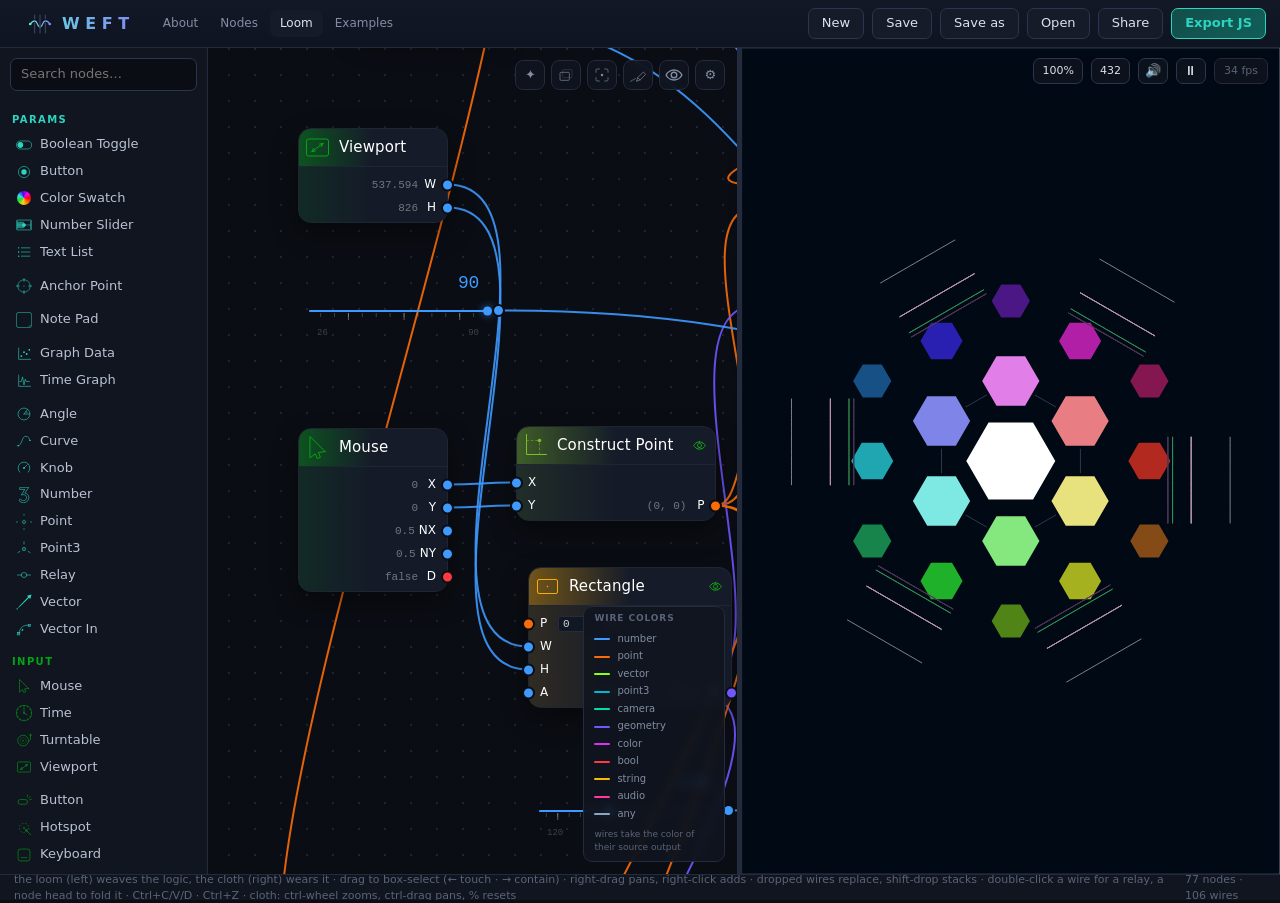
==== index.html @ e712fb8a "v0.18.3: the layout op, temperature 0.6 for thinking models, honest empty-reply message 'Clean up th" ====
<!DOCTYPE html>
<html lang="en">
<head>
<meta charset="utf-8">
<title>Weft — parametric designer for the web</title>
<meta name="viewport" content="width=device-width, initial-scale=1">
<link rel="icon" type="image/svg+xml" href="favicon.svg">
<link rel="stylesheet" href="style.css">
</head>
<body>
<header id="toolbar">
  <div class="brand"><span class="brand-mark" id="brandMark"></span>WEFT</div>
  <nav class="nav-links">
    <a href="about.html" title="what is weft?">About</a>
    <a href="nodes.html" title="the node library">Nodes</a>
    <a href="index.html" class="here" title="the editor">Loom</a>
    <a href="#" id="btnGallery" title="Browse the example gallery — search, filter, and load a patch onto the loom">Examples</a>
  </nav>
  <div class="tools">
    <button id="btnNew" title="Clear the canvas (current graph is backed up)">New</button>
    <button id="btnSave" title="Download graph as JSON">Save</button>
    <button id="btnSaveAs" title="Download graph as JSON under a new name">Save as</button>
    <button id="btnLoad" title="Open a saved graph">Open</button>
    <button id="btnShare" title="Copy a link that carries the whole patch — no account, no server">Share</button>
    <button id="btnExport" class="accent" title="Compile this graph to standalone JavaScript">Export JS</button>
  </div>
</header>

<main>
  <aside id="palette">
    <input id="paletteSearch" placeholder="Search nodes…" spellcheck="false">
    <div id="paletteList"></div>
  </aside>

  <section id="editor">
    <div id="world">
      <div id="frames"></div>
      <div id="canvasNotes"></div>
      <svg id="wires" width="2" height="2"></svg>
      <div id="nodes"></div>
    </div>
    <div id="quickAdd" class="hidden">
      <input placeholder="Add node…" spellcheck="false">
      <div class="qa-list"></div>
    </div>
    <div id="ctxMenu" class="hidden"></div>
    <div id="typeKey">
      <div class="tk-head">wire colors</div>
      <div class="tk-body"></div>
    </div>
    <div id="loomTools">
      <button id="btnAssist" title="weave assistant — describe what you want, a model edits the loom (needs your n8n webhook)">✦</button>
      <button id="btnMerge" title="merge — float the loom on the cloth"></button>
      <button id="btnFitIcon" title="zoom to fit — Home fits all, F fits the selection"></button>
      <button id="btnDraw" title="draw display on the cloth"></button>
      <button id="btnGhosts" title="geometry previews on the cloth"></button>
    </div>
  </section>

  <div id="splitter"></div>

  <section id="preview">
    <canvas id="view"></canvas>
    <div id="viewHud">
      <button id="btnCam" title="cloth camera — ctrl+wheel zooms toward the cursor, ctrl/alt-drag or middle-drag pans · view only, the design still computes at stage size · click to reset">100%</button>
      <button id="btnTune" title="concert pitch — A4 reference Hz, saves with the graph (click to toggle 432 / 440)">432</button>
      <button id="btnMute" title="mute sound">🔊</button>
      <button id="btnPlay" title="Pause / play time">⏸</button>
      <span id="fps"></span>
    </div>
  </section>
</main>

<footer id="status">
  <span id="statusHint">the loom (left) weaves the logic, the cloth (right) wears it · drag to box-select (← touch · → contain) · right-drag pans, right-click adds · dropped wires replace, shift-drop stacks · double-click a wire for a relay, a node head to fold it · Ctrl+C/V/D · Ctrl+Z · cloth: ctrl-wheel zooms, ctrl-drag pans, % resets</span>
  <span id="statusCounts"></span>
</footer>

<input type="file" id="fileInput" accept=".json,.weft" hidden>

<div id="askModal" class="modal hidden">
  <div class="modal-box small">
    <div class="modal-head"><b id="askTitle"></b></div>
    <p class="modal-note" id="askBody"></p>
    <input id="askInput" class="ask-input hidden" spellcheck="false" autocomplete="off">
    <div class="modal-actions" id="askActions"></div>
  </div>
</div>

<div id="exportModal" class="modal hidden">
  <div class="modal-box">
    <div class="modal-head"><b>Export JavaScript</b><button id="exportClose" class="ghost">✕</button></div>
    <p class="modal-note">
      Self-contained vanilla JS — no dependencies, no editor. Drop it into any page:
      it attaches to <code>&lt;canvas data-weft&gt;</code> if one exists, otherwise it creates a
      full-window background canvas. Time, mouse and all parameters run live on the page.
    </p>
    <textarea id="exportCode" readonly spellcheck="false"></textarea>
    <div class="modal-actions">
      <button id="exportCopy">Copy</button>
      <button id="exportDl">Download .js</button>
      <button id="exportDlHtml">Download demo .html</button>
    </div>
  </div>
</div>

<div id="galleryModal" class="modal hidden">
  <div class="modal-box wide">
    <div class="modal-head"><b>Examples</b><button id="galleryClose" class="ghost">✕</button></div>
    <p class="modal-note">
      every example runs, draws and exports — they double as the test corpus.
      click a card to load it onto the loom.
    </p>
    <input id="gallerySearch" class="ask-input" placeholder="search examples…" spellcheck="false" autocomplete="off">
    <div class="seg wrap" id="galleryChips"></div>
    <div class="gal-scroll">
      <div class="gal-grid" id="galleryGrid"></div>
      <p class="gal-empty hidden" id="galleryEmpty">nothing matches — try a looser word.</p>
    </div>
  </div>
</div>

<script src="js/engine.js"></script>
<script src="js/nodes.js"></script>
<script src="js/nodes-3d.js"></script>
<script src="js/audio.js"></script>
<script src="js/ops.js"></script>
<script src="js/icons.js"></script>
<script src="js/editor.js"></script>
<script src="js/viewport.js"></script>
<script src="js/export.js"></script>
<script src="js/examples.js"></script>
<script src="js/app.js"></script>
<script src="js/assistant.js"></script>
</body>
</html>
---- style.css ----
/* ================= Weft — dark, sleek, parametric ================= */

:root {
  /* design tokens — locked in Figma 2026-07-13 (docs/DESIGN.md) */
  --dark-100: #0a0d13;
  --dark-150: #121724;
  --dark-200: #151b29;
  --dark-300: #1e2533;
  --dark-400: #232b3c;
  --white-100: #ffffff;
  --white-80: rgba(255, 255, 255, 0.8);
  --white-40: rgba(255, 255, 255, 0.4);
  --primary: #2dd4bf;
  --eye-on: #14c50e;
  /* wire-type colors surfaced as tokens (must match TYPE_COLORS in nodes.js) —
   * value widgets wear the color of the type they output */
  --type-number: #3e9aff;
  --type-bool: #ff3b41;
  --font-ui: "Neue Kabel", Inter, "Segoe UI", system-ui, sans-serif;
  --font-val: Consolas, ui-monospace, "Cascadia Mono", monospace;

  /* app chrome (pre-design tokens, mapped where the design reaches) */
  --bg: var(--dark-100);
  --panel: #10151f;
  --panel2: #151b28;
  --line: var(--dark-400);
  --line2: #2c3550;
  --text: #dbe2ee;
  --dim: #828da3;
  --faint: #5a6478;
  --accent: var(--primary);
  --accent-dim: var(--primary);
  --danger: #ff3b41;
  --palette-w: 208px;
}

* { box-sizing: border-box; }

html, body {
  margin: 0; height: 100%;
  background: var(--bg); color: var(--text);
  font: 13px/1.45 var(--font-ui);
  overflow: hidden;
}

body { display: flex; flex-direction: column; }

button, input, select, textarea { font: inherit; color: inherit; }

::-webkit-scrollbar { width: 9px; height: 9px; }
::-webkit-scrollbar-thumb { background: #263048; border-radius: 5px; }
::-webkit-scrollbar-track { background: transparent; }

.hidden { display: none !important; }

/* ================= toolbar ================= */

#toolbar {
  display: flex; align-items: center; justify-content: space-between;
  height: 48px; padding: 0 14px;
  background: linear-gradient(180deg, #121826, #0e1420);
  border-bottom: 1px solid var(--line);
  flex: none; z-index: 20;
}

.brand {
  display: flex; align-items: center;
  font-weight: 800; font-size: 16px; letter-spacing: 0.35em;
  background: linear-gradient(90deg, #5eead4, #818cf8);
  -webkit-background-clip: text; background-clip: text; color: transparent;
  user-select: none;
}
.brand-mark { width: 24px; height: 24px; flex: none; margin-right: 10px; }
.brand-mark svg { width: 100%; height: 100%; display: block; }
.brand span {
  margin-left: 14px; font-weight: 400; font-size: 11px; letter-spacing: 0.02em;
  color: var(--faint); -webkit-text-fill-color: var(--faint);
}

.tools { display: flex; gap: 8px; align-items: center; }

.tools button, .tools select {
  background: var(--panel2); border: 1px solid var(--line2);
  border-radius: 7px; padding: 5px 13px; cursor: pointer;
  color: var(--text); transition: border-color .15s, background .15s;
}
.tools button:hover, .tools select:hover { border-color: var(--accent-dim); background: #1a2233; }

.tools button.accent {
  background: linear-gradient(135deg, #134e4a, #115e59);
  border-color: var(--accent-dim); color: var(--accent); font-weight: 600;
}
.tools button.accent:hover { background: linear-gradient(135deg, #115e59, #0f766e); }

/* global nav — brand + tagline, then About · Nodes · Loom; loom tools stay right */
.nav-links { display: flex; gap: 2px; margin-left: 18px; margin-right: auto; }
.nav-links a {
  padding: 5px 10px; font-size: 12px; border-radius: 7px;
  color: var(--dim); text-decoration: none;
  transition: color .15s, background .15s;
}
.nav-links a:hover { color: var(--accent); background: #1a2233; }
.nav-links a.here { color: var(--text); background: var(--panel2); }

/* ================= layout ================= */

main { display: flex; flex: 1; min-height: 0; position: relative; }

/* merged view — one canvas: the cloth fills the stage, the loom floats on top.
 * #editor gets z-index 1 (its own stacking context); the cloth's interactive
 * layers (#domLayer, #viewHud) ride above it at z-index 2 so buttons stay live. */
main.merged #splitter { display: none; }
main.merged #editor { z-index: 1; background: none; }
main.merged #preview {
  position: absolute; top: 0; bottom: 0; right: 0; left: var(--palette-w);
  min-width: 0;
}
main.merged #domLayer { z-index: 2; }
main.merged #viewHud { z-index: 2; top: 50px; right: 12px; } /* below the loom tools — no overlap */

/* ---------------- palette ---------------- */

#palette {
  width: var(--palette-w); flex: none; display: flex; flex-direction: column;
  background: var(--panel); border-right: 1px solid var(--line);
}

#paletteSearch {
  margin: 10px; padding: 6px 10px;
  background: var(--bg); border: 1px solid var(--line2); border-radius: 7px;
  outline: none;
}
#paletteSearch:focus { border-color: var(--accent-dim); }

#paletteList { flex: 1; overflow-y: auto; padding: 0 8px 20px; }

.pal-cat {
  margin: 12px 4px 4px; font-size: 10px; font-weight: 700;
  letter-spacing: 0.14em; text-transform: uppercase; color: var(--c, var(--dim));
}

.pal-item {
  display: flex; align-items: center; gap: 8px;
  padding: 4px 8px; border-radius: 6px; cursor: pointer;
  color: #b9c2d4; user-select: none;
}
.pal-item:hover { background: #1b2334; color: var(--text); }
.pal-item { touch-action: none; }
.pal-gap { height: 7px; }

.dot { width: 8px; height: 8px; border-radius: 50%; flex: none; }

/* node glyph in the palette + quick-add (falls back to .dot when a def has none) */
.pal-icon {
  width: 16px; height: 16px; flex: none;
  display: flex; align-items: center; justify-content: center;
}
.pal-icon svg { width: 100%; height: 100%; display: block; }
.pal-icon .icon-swatch { width: 14px; height: 14px; }

/* ---------------- editor ---------------- */

#editor {
  flex: 1; position: relative; overflow: hidden; min-width: 200px;
  background-color: var(--bg);
  background-image: radial-gradient(circle, #1b2334 1px, transparent 1.4px);
  background-size: 26px 26px;
  cursor: default;
}
#editor.panning { cursor: grabbing; }

#world { position: absolute; left: 0; top: 0; transform-origin: 0 0; }

#wires { position: absolute; left: 0; top: 0; overflow: visible; pointer-events: none; }

.wire { fill: none; stroke-width: 2; opacity: 0.9; }
.wire.selected { stroke: var(--accent) !important; stroke-width: 3; filter: drop-shadow(0 0 4px rgba(94, 234, 212, 0.6)); }
.wire.temp { stroke-dasharray: 6 5; opacity: 0.8; }
/* dead branch: reaches no sink (and no inspector) — a whisper, not an alarm.
 * Deliberately NOT the .disabled look: bypass and dead-end are different facts. */
.wire.dead { filter: saturate(0.25); opacity: 0.4; }

/* color picker popover — hand-rolled, one for every color in the app */
.cp {
  position: fixed; z-index: 80; width: 196px;
  display: flex; flex-direction: column; gap: 8px;
  background: var(--panel2); border: 1px solid var(--line2); border-radius: 9px;
  box-shadow: 0 14px 34px rgba(0, 0, 0, 0.55); padding: 9px;
}
.cp-sv { position: relative; height: 128px; border-radius: 6px; cursor: crosshair; touch-action: none; }
.cp-dot {
  position: absolute; width: 11px; height: 11px; margin: -5.5px;
  border: 2px solid #fff; border-radius: 50%;
  box-shadow: 0 0 0 1px rgba(0, 0, 0, 0.55); pointer-events: none;
}
.cp-hue, .cp-alpha { position: relative; height: 12px; border-radius: 6px; cursor: ew-resize; touch-action: none; }
.cp-hue {
  background: linear-gradient(90deg, #f00, #ff0, #0f0, #0ff, #00f, #f0f, #f00);
}
.cp-alpha {
  background:
    linear-gradient(90deg, transparent, var(--cp, #fff)),
    repeating-conic-gradient(rgba(255, 255, 255, 0.22) 0% 25%, transparent 0% 50%) 0 0 / 10px 10px;
}
.cp-pin {
  position: absolute; top: -2px; bottom: -2px; width: 4px; margin-left: -2px;
  border-radius: 2px; background: #fff;
  box-shadow: 0 0 0 1px rgba(0, 0, 0, 0.55); pointer-events: none;
}
.cp-row { display: flex; gap: 6px; }
.cp-hex {
  flex: 1; min-width: 0; padding: 3px 6px;
  background: var(--dark-150); border: 1px solid var(--dark-400); border-radius: 5px;
  color: var(--text); font: 11px var(--font-val); outline: none;
}
.cp-a {
  width: 46px; padding: 3px 4px;
  background: var(--dark-150); border: 1px solid var(--dark-400); border-radius: 5px;
  color: var(--text); font: 11px var(--font-val); outline: none;
}
.cp-recent { display: flex; gap: 5px; min-height: 0; }
.cp-recent:empty { display: none; }
.cp-chip {
  width: 16px; height: 16px; border-radius: 50%; cursor: pointer;
  box-shadow: inset 0 0 0 1px rgba(255, 255, 255, 0.18);
}
.cp-chip:hover { box-shadow: inset 0 0 0 1px rgba(255, 255, 255, 0.5); }

/* color port literal: a chip that opens the picker */
.lit-swatch {
  display: inline-block; width: 15px; height: 15px; border-radius: 50%;
  cursor: pointer; box-shadow: inset 0 0 0 1px rgba(255, 255, 255, 0.25);
}
.lit-swatch:hover { box-shadow: inset 0 0 0 1px rgba(255, 255, 255, 0.6); }

/* settings popover (⚙ in loom tools) */
#settingsPop {
  position: absolute; top: 46px; right: 12px; z-index: 30;
  display: flex; flex-direction: column; gap: 2px; min-width: 172px;
  background: var(--panel2); border: 1px solid var(--line2); border-radius: 9px;
  box-shadow: 0 14px 34px rgba(0, 0, 0, 0.55); padding: 7px;
}
.set-row {
  display: flex; align-items: center; gap: 8px;
  padding: 5px 7px; border-radius: 6px; cursor: pointer;
  font: 11.5px var(--font-ui); color: var(--text);
}
.set-row:hover { background: var(--dark-150); }

/* ---------------- canvas annotations (graph format 2) ---------------- */

/* sticky note — text on the canvas itself; never evaluated, never exported */
.cnote {
  position: absolute; left: 0; top: 0;
  background: color-mix(in srgb, #c9a86a 9%, var(--panel2));
  border: 1px solid color-mix(in srgb, #c9a86a 28%, transparent);
  border-radius: 7px;
  box-shadow: 0 6px 18px rgba(0, 0, 0, 0.3);
  cursor: grab;
}
.cnote.editing { cursor: auto; border-color: color-mix(in srgb, #c9a86a 55%, transparent); }
.cnote.selected {
  outline: 1px solid var(--accent); outline-offset: 2px;
  box-shadow: 0 0 7.5px rgba(94, 234, 212, 0.33), 0 6px 18px rgba(0, 0, 0, 0.3);
}
.cnote textarea {
  width: 100%; height: 100%; resize: none;
  background: none; border: none; outline: none;
  padding: 9px 11px;
  font: 12.5px/1.5 var(--font-ui);
  color: color-mix(in srgb, #e8d5ac 75%, var(--text));
  pointer-events: none; /* click the note once to start editing */
}
.cnote textarea::placeholder { color: var(--faint); }
.cnote-grip {
  position: absolute; right: 0; bottom: 0; width: 14px; height: 14px;
  cursor: nwse-resize;
  background:
    linear-gradient(135deg, transparent 50%, color-mix(in srgb, #c9a86a 40%, transparent) 50%);
  border-radius: 0 0 6px 0;
}

/* group frame — a label drawn around nodes that stay where they are;
 * a cluster changes evaluation, a group changes only reading */
.gframe {
  position: absolute; left: 0; top: 0;
  border: 1px solid var(--line2);
  border-radius: 9px;
  background: rgba(255, 255, 255, 0.02);
  pointer-events: none; /* the interior is canvas — only the bar is solid */
}
.gframe.folded {
  height: auto;
  background: var(--panel2);
  border-style: solid;
}
.gframe-bar {
  pointer-events: auto;
  display: flex; align-items: center; gap: 7px;
  height: 26px; padding: 0 9px;
  border-bottom: 1px solid var(--line);
  border-radius: 9px 9px 0 0;
  background: color-mix(in srgb, var(--panel2) 82%, transparent);
  color: var(--dim);
  font: 600 11.5px/1 var(--font-ui);
  letter-spacing: 0.02em;
  cursor: grab;
  user-select: none;
}
.gframe.folded .gframe-bar { border-bottom: none; border-radius: 9px; }
.gf-fold { cursor: pointer; color: var(--faint); font-size: 10px; }
.gf-fold:hover { color: var(--text); }
.gf-title { flex: 1; min-width: 0; overflow: hidden; text-overflow: ellipsis; white-space: nowrap; }
.gf-title[contenteditable="true"] { outline: none; color: var(--text); }
.gf-x { cursor: pointer; color: var(--faint); font-size: 13px; }
.gf-x:hover { color: var(--danger); }
.wire.hover { stroke-width: 3.5; opacity: 1; filter: brightness(1.3); }
.wire-hit { fill: none; stroke: transparent; stroke-width: 22; pointer-events: stroke; cursor: pointer; }

#nodes { position: absolute; left: 0; top: 0; }

/* ---------------- nodes (card design: Figma, 2026-07-13) ---------------- */

.node {
  position: absolute; left: 0; top: 0; min-width: 150px;
  background:
    linear-gradient(90deg, color-mix(in srgb, var(--cat, #6b7891) 40%, transparent) 0%, rgba(20, 26, 40, 0) 50%),
    var(--dark-200);
  border: 1px solid var(--dark-300); border-radius: 13px;
  box-shadow: 0 10px 26px rgba(0, 0, 0, 0.4);
  font-size: 12px; user-select: none;
}
.node.selected {
  border-color: var(--primary);
  box-shadow: 0 0 7.5px rgba(94, 234, 212, 0.33), 0 10px 26px rgba(0, 0, 0, 0.5);
}
.node.error {
  border-color: var(--danger);
  box-shadow: 0 0 7.5px rgba(255, 59, 65, 0.4), 0 10px 26px rgba(0, 0, 0, 0.5);
}

.node-head {
  display: flex; align-items: center; gap: 8px;
  padding: 5px 9px 5px 5px; font-weight: 500; letter-spacing: 0.01em;
  border-bottom: 1px solid var(--dark-300);
  border-radius: 12px 12px 0 0;
  cursor: grab;
}
.node-head:active { cursor: grabbing; }
.node-head .title {
  white-space: nowrap; font-size: 15px; color: var(--white-100);
  min-width: 0; overflow: hidden; text-overflow: ellipsis;   /* a long label truncates instead of pushing the eye off the card */
}
.node-head .head-gap { flex: 1; min-width: 4px; }

.node-head .icon {
  width: 27px; height: 27px; flex: none;
  display: flex; align-items: center; justify-content: center;
  color: var(--cat, var(--dim));
}
.node-head .icon svg { width: 100%; height: 100%; display: block; }
.node-head .icon .dot { background: var(--cat, var(--dim)); }

.node-rows {
  padding: 8px 0 5px;
  background: rgba(21, 27, 41, 0.7);
  border-radius: 0 0 12px 12px;
}
.node.bare .node-rows { background: none; }

/* inputs left, outputs right — outputs settle to the card's bottom edge */
.node-cols { display: flex; align-items: stretch; }
.col-ins { display: flex; flex-direction: column; gap: 4px; min-width: 0; }
.col-outs {
  display: flex; flex-direction: column; gap: 4px;
  justify-content: flex-end; align-items: flex-end;
  margin-left: auto;
}

.row {
  position: relative; display: flex; align-items: center; gap: 4px;
  min-height: 19px;
}
.row.in { padding: 0 8px 0 11px; }
.row.out { padding: 0 11px 0 8px; justify-content: flex-end; }
.row .label { color: var(--white-100); font-size: 12px; min-width: 14px; }
.row.out .label { text-align: right; }

/* dim live readout beside each output */
.row.out .rd {
  color: var(--white-40); font: 11px var(--font-val);
  max-width: 96px; overflow: hidden; text-overflow: ellipsis; white-space: nowrap;
  text-align: right;
}

.port {
  position: absolute; top: 50%; transform: translateY(-50%);
  width: 13px; height: 13px; border-radius: 50%;
  background: var(--t, #999); border: 2px solid var(--bg);
  cursor: crosshair; z-index: 2;
}
.row.in .port { left: -7px; }
.row.out .port { right: -7px; }
.port:hover, .port.hot { box-shadow: 0 0 0 3px rgba(94, 234, 212, 0.35), 0 0 10px var(--t); }

/* literal editors — 42px value fields */
.lit { display: flex; gap: 4px; align-items: center; margin-left: auto; }
.row.connected .lit { display: none; }

.lit input[type="number"], .lit input[type="text"] {
  width: 42px; padding: 1px 4px;
  background: var(--dark-150); border: 1px solid var(--dark-400); border-radius: 3px;
  color: var(--white-80); font: 11px var(--font-val); outline: none;
}
.lit input[type="text"] { width: 56px; }
.lit input.pt { width: 42px; }
/* point3 literals fit three components in the two-field slot */
.lit input.pt3 { width: 29px; }
.lit input.alpha { width: 36px; }
.lit input:focus { border-color: var(--accent-dim); }
.lit input[type="color"] {
  width: 26px; height: 17px; padding: 0; border: 1px solid var(--dark-400);
  border-radius: 3px; background: none; cursor: pointer;
}
/* checkboxes are drawn, not native: a quiet rounded square that fills with its
 * context color when checked — bool literals wear the bool wire color,
 * settings wear the accent */
.lit input[type="checkbox"], .set-row input[type="checkbox"] {
  appearance: none; -webkit-appearance: none; margin: 0; flex: none;
  width: 15px; height: 15px; cursor: pointer; position: relative;
  border: 1px solid var(--dark-400); border-radius: 4px; background: var(--dark-150);
  transition: background 0.12s, border-color 0.12s;
}
.lit input[type="checkbox"]:hover, .set-row input[type="checkbox"]:hover { border-color: var(--white-40); }
.lit input[type="checkbox"]::after, .set-row input[type="checkbox"]::after {
  content: ''; position: absolute; left: 3.5px; top: 3.5px; width: 7px; height: 4px;
  border-left: 1.5px solid var(--bg); border-bottom: 1.5px solid var(--bg);
  transform: rotate(-45deg); opacity: 0;
}
.lit input[type="checkbox"]:checked { background: var(--type-bool); border-color: var(--type-bool); }
.set-row input[type="checkbox"]:checked { background: var(--accent); border-color: var(--accent); }
.lit input[type="checkbox"]:checked::after, .set-row input[type="checkbox"]:checked::after { opacity: 1; }

/* hide number input spinners inside nodes */
.node input[type="number"]::-webkit-outer-spin-button,
.node input[type="number"]::-webkit-inner-spin-button { -webkit-appearance: none; margin: 0; }

/* custom bodies */
.node-body { padding: 4px 12px 2px; }

/* --- Number Slider "Hairline" (design doc 1a, 2026-08-09) ---
 * the number is the widget: big mono value, 2px rule + ticks, faint end marks.
 * The widget wears the wire color of its output type (number). */
/* border-radius here rounds the selection outline too (outlines follow it) */
.sl { width: 100%; padding: 3px 11px 4px; position: relative; border-radius: 8px; }
.sl-head { display: flex; align-items: baseline; justify-content: space-between; gap: 8px; padding: 0 2px; }
.sl-label {
  min-height: 12px; overflow: hidden; text-overflow: ellipsis; white-space: nowrap;
  color: var(--white-40); font: 10px var(--font-ui); letter-spacing: 0.14em; text-transform: uppercase;
}
.sl-val {
  flex: 1; min-width: 0; text-align: right;
  background: transparent; border: 1px solid transparent; border-radius: 3px;
  color: var(--type-number); font: 18px/1 var(--font-val); letter-spacing: -0.02em;
  outline: none;
}
.sl-track { position: relative; margin-top: 8px; height: 16px; display: flex; align-items: center; cursor: ew-resize; touch-action: none; }
.sl-rule { position: relative; width: 100%; height: 2px; border-radius: 1px; background: var(--dark-400); }
/* ticks are value-aligned, painted by the node (--tkg/--tko minor gap/offset,
 * --tkG/--tkO major) — a 1px line at the left edge of a tile, repeated */
.sl-rule::before {  /* minor ticks, hanging under the rule */
  content: ''; position: absolute; left: 0; right: 0; top: 3px; height: 4px;
  background-image: linear-gradient(90deg, rgba(255, 255, 255, 0.20) 0 1px, transparent 1px);
  background-size: var(--tkg, 10px) 100%; background-position: var(--tko, 0px) 0;
}
.sl-rule::after {   /* major ticks */
  content: ''; position: absolute; left: 0; right: 0; top: 3px; height: 7px;
  background-image: linear-gradient(90deg, rgba(255, 255, 255, 0.34) 0 1px, transparent 1px);
  background-size: var(--tkG, 50px) 100%; background-position: var(--tkO, 0px) 0;
}
.sl-fill { position: absolute; left: 0; top: 0; bottom: 0; border-radius: 1px; background: var(--type-number); }
.sl-zero { position: absolute; top: -3px; width: 1px; height: 9px; background: rgba(255, 255, 255, 0.55); }
.sl-zero::after {
  content: attr(data-n); position: absolute; top: 9px; left: -2px;
  font: 8px var(--font-val); color: rgba(255, 255, 255, 0.38);
}
.sl-thumb {
  position: absolute; top: 50%; width: 9px; height: 9px; margin-left: -4.5px;
  transform: translateY(-50%); border-radius: 50%;
  background: var(--type-number); box-shadow: 0 0 8px rgba(62, 154, 255, 0.7);
}
.sl-ends { display: flex; justify-content: space-between; margin-top: 7px; padding: 0 2px; }
.sl-ends input {
  width: 52px; padding: 0 2px; background: transparent; border: 1px solid transparent;
  border-radius: 3px; color: rgba(255, 255, 255, 0.22); font: 9px var(--font-val); outline: none;
}
.sl-ends input:last-child { text-align: right; }
.sl-ends input:hover, .sl-ends input:focus { border-color: var(--dark-400); background: var(--dark-150); color: var(--white-80); }

/* selected sliders resize from either edge (1a spec: 140–300px) — one pill per
 * side, riding ON the selection outline so it doesn't read as a second line.
 * The pills sit in opposite corners — top-left and bottom-right, just past
 * the corner radius — so neither one crowds the output dot on the hairline */
.sl-grip-l, .sl-grip-r { position: absolute; top: 0; bottom: 0; width: 11px; display: none; cursor: ew-resize; z-index: 3; }
.sl-grip-l { left: -12px; }
.sl-grip-r { right: -12px; }
.node.selected .sl-grip-l, .node.selected .sl-grip-r { display: block; }
.node.selected .sl-grip-l::after, .node.selected .sl-grip-r::after {
  content: ''; position: absolute; width: 3px; height: 14px;
  border-radius: 2px; background: var(--accent);
}
.sl-grip-l::after { left: 4px; top: 10px; }
.sl-grip-r::after { right: 4px; bottom: 10px; }

/* the slider's output dot leaves the card's vertical center and sits level
 * with the hairline itself, clear of the track's end */
.node.bare:has(.sl) .col-outs { justify-content: flex-start; }
.node.bare:has(.sl) .col-outs .row.out { margin-top: 36px; }

/* slider options popover (double-click): label, rounding mode, precision */
.sl-opts {
  position: absolute; left: -2px; right: -2px; top: calc(100% + 6px); z-index: 30;
  display: flex; flex-direction: column; gap: 5px;
  background: var(--panel2); border: 1px solid var(--line2); border-radius: 9px;
  box-shadow: 0 14px 34px rgba(0, 0, 0, 0.55); padding: 8px;
}
.sl-opt-row { display: flex; align-items: center; gap: 7px; }
.sl-opt-cap { flex: none; width: 52px; font-size: 10px; color: var(--dim); }
.sl-opt-row input { flex: 1; min-width: 0; }
.sl-val:hover, .sl-val:focus { border-color: var(--dark-400); background: var(--dark-150); }

/* --- Knob / Angle: rotary dials in the number wire color --- */
.kn { display: flex; flex-direction: column; align-items: center; gap: 2px; padding: 6px 10px 8px; border-radius: 8px; }
.kn-label { text-align: center; align-self: stretch; }
.dial { width: 64px; height: 64px; flex: none; touch-action: none; cursor: crosshair; overflow: visible; }
.dial-track { fill: none; stroke: var(--dark-400); stroke-width: 2; stroke-linecap: round; }
.dial-fill { fill: none; stroke: var(--type-number); stroke-width: 2; stroke-linecap: round; }
.dial-ind { fill: var(--type-number); filter: drop-shadow(0 0 4px rgba(62, 154, 255, 0.7)); }
.dial-tick { stroke: rgba(255, 255, 255, 0.30); stroke-width: 1; }
.dial-needle { stroke: var(--type-number); stroke-width: 2; stroke-linecap: round; filter: drop-shadow(0 0 4px rgba(62, 154, 255, 0.5)); }
.dial-hub { fill: var(--type-number); }
.node-body input.sl-val.kn-val { width: 100%; flex: none; text-align: center; font-size: 15px; }
.an-foot { display: flex; align-items: baseline; justify-content: center; }
.node-body input.sl-val.an-val { width: 46px; flex: none; text-align: right; font-size: 15px; }
.an-deg { color: var(--white-40); font: 12px var(--font-val); }
.an-seg { margin-top: 3px; }
.an-seg .seg-b { padding: 2px 9px; font-size: 10px; }

/* --- Boolean Toggle: vertical pill in the bool wire color (Figma 2026-07-15) —
 * off: outlined pill, light knob resting at the bottom
 * on:  solid pill, dark knob risen to the top --- */
.tg {
  width: 31px; height: 52px; position: relative; cursor: pointer;
  border: 2px solid var(--type-bool); border-radius: 999px;
  background: var(--dark-200);
  transition: background 0.15s ease;
}
.tg-knob {
  position: absolute; left: 2px; top: 23px; width: 23px; height: 23px;
  border-radius: 50%; background: var(--type-bool);
  transition: top 0.15s ease, background 0.15s ease;
}
.tg.on { background: var(--type-bool); box-shadow: 0 0 8px rgba(255, 59, 65, 0.45); }
.tg.on .tg-knob { top: 2px; background: var(--dark-100); }

/* --- Button (params): momentary push — solid while pressed --- */
.pbtn {
  width: 40px; height: 40px; position: relative; cursor: pointer;
  border: 2px solid var(--type-bool); border-radius: 50%;
  background: var(--dark-200);
  transition: background 0.1s ease;
  touch-action: none; user-select: none;
}
.pbtn-core {
  position: absolute; inset: 5px; border-radius: 50%;
  background: var(--type-bool); opacity: 0.35;
  transition: opacity 0.1s ease, background 0.1s ease;
}
.pbtn:hover .pbtn-core { opacity: 0.55; }
.pbtn.down { background: var(--type-bool); box-shadow: 0 0 8px rgba(255, 59, 65, 0.45); }
.pbtn.down .pbtn-core { background: var(--dark-100); opacity: 1; }

/* --- Color Swatch: the chosen color as a circle (Figma) --- */
.sw { display: flex; flex-direction: column; align-items: center; gap: 2px; padding: 2px; }
.sw-circle {
  width: 36px; height: 36px; border-radius: 50%; cursor: pointer;
  border: 1px solid rgba(255, 255, 255, 0.18);
  box-shadow: 0 4px 12px rgba(0, 0, 0, 0.4);
}
.sw input[type="color"] { position: absolute; width: 0; height: 0; opacity: 0; pointer-events: none; }
/* alpha strip under the circle — checkerboard shows through as a fades */
.sw-alpha {
  -webkit-appearance: none; appearance: none; display: block;
  width: 36px; height: 8px; margin: 0; padding: 0; cursor: ew-resize;
  border: 1px solid rgba(255, 255, 255, 0.18); border-radius: 4px;
  background:
    linear-gradient(90deg, transparent, var(--sw, #fff)),
    repeating-conic-gradient(rgba(255, 255, 255, 0.25) 0 25%, transparent 0 50%) 0 0 / 6px 6px,
    var(--dark-200);
  outline: none;
}
.sw-alpha::-webkit-slider-thumb {
  -webkit-appearance: none; appearance: none;
  width: 6px; height: 12px; border-radius: 3px;
  background: var(--white-80); border: 1px solid var(--dark-300);
}

/* --- Graph Data (params/graph): plot on the node, number-blue marks --- */
.gph { padding: 4px; min-height: 0; }
.gph-cv { display: block; border-radius: 5px; }

/* --- Note Pad (params/panel): quiet dark sheet, corner-grip resizable --- */
.np {
  min-width: 120px; max-width: 420px; min-height: 44px; max-height: 400px;
  background: var(--dark-100); border: 1px solid var(--dark-300); border-radius: 8px;
  padding: 6px 9px;
  display: flex; flex-direction: column;
}
.panel-src {
  width: 100%; resize: none; min-height: 24px;
  background: transparent; border: none;
  color: var(--white-80); font: 11px/1.5 var(--font-val); outline: none;
}
.np.sized .panel-src { flex: 1; }
.panel-out {
  max-height: 150px; overflow: auto;
  font: 11px/1.5 var(--font-val); color: var(--white-80);
  white-space: pre; user-select: text;
}
.np.sized .panel-out { max-height: none; flex: 1; }

/* palette glyph for the swatch (its icon is a color wheel, CSS-drawn) */
.icon-swatch {
  width: 15px; height: 15px; border-radius: 50%; flex: none;
  background: conic-gradient(from 90deg, #f00, #f5710c, #fdd41f, #15e134, #38dfe1, #390dea, #ff00fa, #f00);
}

/* --- Vector In (params/svg): load button + filename readout --- */
.vin { width: 100%; display: flex; flex-direction: column; gap: 4px; }
.vin-btn {
  text-align: center; padding: 4px 6px; border-radius: 7px; cursor: pointer;
  background: var(--dark-100); border: 1px solid var(--dark-300);
  color: var(--white-40); font: 10px var(--font-ui); user-select: none;
  transition: color 0.12s ease, border-color 0.12s ease;
}
.vin-btn:hover { color: var(--white-80); border-color: var(--white-40); }
.vin-lbl {
  text-align: center; color: var(--white-40);
  font: 10px var(--font-val); user-select: none;
  overflow: hidden; text-overflow: ellipsis; white-space: nowrap;
}

/* --- segmented mode switch (vec/grid; reusable for any mode-toggle def) --- */
.seg {
  display: flex; gap: 2px; padding: 2px; width: 100%;
  background: var(--dark-100); border: 1px solid var(--dark-300); border-radius: 7px;
}
.seg-b {
  flex: 1; text-align: center; padding: 3px 6px; border-radius: 5px; cursor: pointer;
  color: var(--white-40); font: 10px var(--font-ui); user-select: none;
  transition: color 0.12s ease, background 0.12s ease;
}
.seg-b:hover { color: var(--white-80); }
.seg-b.on { background: var(--dark-300); color: var(--primary); }

.expr-src {
  width: 100%; padding: 3px 7px;
  background: #0c111c; border: 1px solid #26304a; border-radius: 6px;
  color: #e2b7f5; font: 11px ui-monospace, Consolas, monospace; outline: none;
}
.expr-src:focus { border-color: #a855f7; }

/* --- Custom JS (meta/js): code body + port editor --- */
.js-code {
  width: 100%; margin-top: 4px; padding: 4px 7px; display: block;
  background: #0c111c; border: 1px solid #26304a; border-radius: 6px;
  color: #c8d2e4; font: 11px/1.5 ui-monospace, Consolas, monospace;
  outline: none; resize: vertical; tab-size: 2; white-space: pre;
}
.js-code:focus { border-color: var(--accent-dim); }
.js-ports { display: flex; gap: 8px; margin-top: 4px; }
.js-col { flex: 1; min-width: 0; display: flex; flex-direction: column; gap: 3px; }
.js-port { display: flex; gap: 3px; align-items: center; min-width: 0; }
.js-port input.js-name { width: 34px; flex: 0 0 auto; }
.js-port select.js-type {
  flex: 1; min-width: 0; background: var(--dark-150); border: 1px solid var(--dark-400);
  border-radius: 3px; color: var(--white-60); font: 10px var(--font-ui); outline: none; padding: 1px 2px;
}
.js-x {
  flex: 0 0 auto; color: var(--white-40); cursor: pointer; font: 12px var(--font-ui);
  padding: 0 2px; user-select: none;
}
.js-x:hover { color: var(--type-bool); }
.js-add {
  color: var(--white-40); cursor: pointer; font: 10px var(--font-ui);
  padding: 1px 2px; user-select: none;
}
.js-add:hover { color: var(--primary); }

/* ---------------- quick add + context menu ---------------- */

#quickAdd {
  position: absolute; z-index: 30; width: 232px;
  background: var(--panel2); border: 1px solid var(--line2); border-radius: 10px;
  box-shadow: 0 16px 40px rgba(0, 0, 0, 0.55);
  overflow: hidden;
}
#quickAdd input {
  width: 100%; padding: 9px 12px; border: none; outline: none;
  background: transparent; border-bottom: 1px solid var(--line);
}
.qa-list { max-height: 264px; overflow-y: auto; padding: 4px; }
.qa-item {
  display: flex; align-items: center; gap: 8px;
  padding: 4px 9px; border-radius: 6px; cursor: pointer; color: #b9c2d4;
}
.qa-item:hover, .qa-item.active { background: #223049; color: var(--text); }
.qa-cat { margin-left: auto; font-size: 10px; color: var(--faint); }

#marquee {
  position: absolute; z-index: 15; pointer-events: none;
  border: 1px solid #60a5fa;
  background: rgba(96, 165, 250, 0.07);
  border-radius: 2px;
}
#marquee.crossing {
  border: 1px dashed var(--accent-dim);
  background: rgba(94, 234, 212, 0.06);
}

/* palette drag ghost */
.drag-ghost {
  position: fixed; z-index: 90; pointer-events: none;
  background: var(--panel2); border: 1px solid var(--accent-dim);
  border-radius: 7px; padding: 4px 11px; font-size: 12px; color: var(--text);
  box-shadow: 0 10px 26px rgba(0, 0, 0, 0.5);
}

/* wire color key */
#typeKey {
  position: absolute; right: 12px; bottom: 12px; z-index: 12;
  background: rgba(16, 21, 31, 0.88); border: 1px solid var(--line);
  border-radius: 9px; font-size: 10px; color: var(--dim);
  backdrop-filter: blur(4px); min-width: 108px; overflow: hidden;
  user-select: none;
}
.tk-head {
  padding: 5px 10px; font-weight: 700; letter-spacing: 0.1em; font-size: 9px;
  text-transform: uppercase; color: var(--faint); cursor: pointer;
}
.tk-head:hover { color: var(--dim); }
#typeKey.closed .tk-body { display: none; }
.tk-body { padding: 0 10px 7px; }
.tk-row { display: flex; align-items: center; gap: 7px; padding: 1.5px 0; }
.tk-line { width: 16px; height: 2px; border-radius: 1px; flex: none; }
.tk-note { margin-top: 5px; color: var(--faint); font-size: 9px; max-width: 120px; }

/* loom overlay tools — fit + cloth-preview toggle */
#loomTools {
  position: absolute; top: 12px; right: 12px; z-index: 12;
  display: flex; gap: 6px;
}
#loomTools button {
  width: 30px; height: 30px; padding: 5px; cursor: pointer;
  background: rgba(16, 21, 31, 0.88); border: 1px solid var(--line);
  border-radius: 8px; color: var(--dim); backdrop-filter: blur(4px);
  transition: border-color .15s, color .15s;
}
#loomTools button:hover { border-color: var(--accent-dim); color: var(--text); }
#loomTools button svg { width: 100%; height: 100%; display: block; }
#loomTools button.off { color: var(--faint); }

/* ---------------- weave assistant ---------------- */

#assistant {
  position: absolute; top: 52px; right: 12px; bottom: 12px; width: 340px;
  max-width: calc(100% - 24px); z-index: 12;
  display: flex; flex-direction: column;
  background: rgba(13, 17, 25, 0.94); border: 1px solid var(--line2);
  border-radius: 12px; backdrop-filter: blur(8px);
  box-shadow: 0 12px 40px rgba(0, 0, 0, 0.45);
}
#assistant.hidden { display: none; }
.as-head {
  display: flex; align-items: center; gap: 6px;
  padding: 9px 10px 8px 12px; border-bottom: 1px solid var(--line);
}
.as-title { flex: 1; font-size: 11px; font-weight: 700; letter-spacing: 0.1em; text-transform: uppercase; color: var(--dim); }
.as-head button {
  width: 24px; height: 24px; padding: 0; cursor: pointer;
  background: none; border: 1px solid transparent; border-radius: 6px; color: var(--faint);
}
.as-head button:hover { color: var(--text); border-color: var(--line2); }
.as-head .as-molt { width: auto; padding: 0 8px; font-size: 10px; letter-spacing: 0.06em; }
.as-setup { padding: 10px 12px; border-bottom: 1px solid var(--line); }
.as-setup p { font-size: 11px; color: var(--dim); margin: 0 0 8px; line-height: 1.45; }
.as-setup input {
  width: 100%; margin: 0 0 6px; padding: 6px 9px;
  background: var(--bg); border: 1px solid var(--line2); border-radius: 7px;
  color: var(--text); font-size: 11px; outline: none;
}
.as-setup input:focus { border-color: var(--accent-dim); }
.as-adv { margin: 0 0 8px; }
.as-adv summary { font-size: 10px; color: var(--dim); cursor: pointer; margin-bottom: 6px; }
.as-adv summary:hover { color: var(--text); }
.as-setrow { display: flex; gap: 6px; }
.as-setrow button {
  padding: 5px 12px; cursor: pointer; font-size: 11px;
  background: var(--bg); border: 1px solid var(--line2); border-radius: 7px; color: var(--dim);
}
.as-setrow button.accent { border-color: var(--accent-dim); color: var(--text); }
.as-setrow button:hover { border-color: var(--accent-dim); color: var(--text); }
.as-msgs { flex: 1; overflow-y: auto; padding: 10px 10px 4px; display: flex; flex-direction: column; gap: 8px; }
.as-msg {
  max-width: 92%; padding: 7px 10px; border-radius: 10px;
  font-size: 12px; line-height: 1.5; white-space: pre-wrap; word-break: break-word;
}
.as-msg.user { align-self: flex-end; background: rgba(94, 234, 212, 0.10); border: 1px solid rgba(94, 234, 212, 0.22); }
.as-msg.assistant { align-self: flex-start; background: rgba(16, 21, 31, 0.9); border: 1px solid var(--line2); }
.as-msg.note { align-self: center; font-size: 11px; color: #5eead4; background: none; padding: 2px 6px; }
.as-msg.note.error { color: #f87171; white-space: pre-wrap; }
.as-msg.shuttle { align-self: flex-start; background: none; padding: 2px 4px; line-height: 0; }
.as-foot { padding: 8px 10px 10px; border-top: 1px solid var(--line); }
.as-snap { display: flex; align-items: center; gap: 6px; font-size: 10.5px; color: var(--faint); margin-bottom: 6px; cursor: pointer; flex-wrap: wrap; }
.as-snap .as-hint { flex-basis: 100%; padding-left: 19px; font-size: 10px; color: var(--faint); opacity: 0.75; }
.as-inrow { display: flex; gap: 6px; align-items: flex-end; }
.as-in {
  flex: 1; resize: none; padding: 7px 9px; min-height: 40px; max-height: 200px; overflow-y: auto;
  background: var(--bg); border: 1px solid var(--line2); border-radius: 8px;
  color: var(--text); font: inherit; font-size: 12px; outline: none;
}
.as-in:focus { border-color: var(--accent-dim); }
.as-send {
  width: 34px; height: 34px; cursor: pointer; flex: none;
  background: rgba(94, 234, 212, 0.12); border: 1px solid rgba(94, 234, 212, 0.35);
  border-radius: 8px; color: #5eead4;
}
.as-send:hover { background: rgba(94, 234, 212, 0.2); }
.as-send:disabled { opacity: 0.4; cursor: default; }
#assistant.busy .as-send { animation: as-pulse 1.1s ease-in-out infinite; }
@keyframes as-pulse { 50% { opacity: 0.35; } }

/* preview toggle — the header eye (geometry-producing nodes) */
.prev-toggle {
  width: 13px; height: 13px; flex: none; cursor: pointer;
  color: var(--eye-on); opacity: 0.9;
}
.prev-toggle svg { width: 100%; height: 100%; display: block; }
.prev-toggle:hover { opacity: 1; filter: drop-shadow(0 0 4px rgba(20, 197, 14, 0.6)); }
/* the anchor's eye toggles its cloth handle, and wears the Params color */
.node.is-anchor .prev-toggle { color: var(--cat); }
.node.is-anchor .prev-toggle:hover { filter: drop-shadow(0 0 4px rgba(45, 212, 191, 0.6)); }
.node.no-prev .prev-toggle { color: var(--white-40); opacity: 0.7; }
.node.no-prev .prev-toggle:hover { filter: none; }

/* disabled node: data passes through untouched */
.node.disabled { opacity: 0.45; }
.node.disabled .node-head { text-decoration: line-through; text-decoration-color: var(--faint); }

/* dead node: its value reaches no sink — desaturated but legible, so a patch
 * mid-construction reads quiet rather than broken (distinct from .disabled) */
.node.dead { filter: saturate(0.25); }
.node.dead:hover, .node.dead.selected { filter: saturate(0.6); }

/* clusters — a folded subgraph; the stacked-card shadow says "there's more inside" */
.node.cluster {
  box-shadow: 3px 5px 0 -1px color-mix(in srgb, var(--dark-300) 75%, var(--cat, #8494ad)),
    6px 10px 0 -2px color-mix(in srgb, var(--dark-300) 45%, transparent),
    0 10px 26px rgba(0, 0, 0, 0.4);
}
.node.cluster.selected {
  box-shadow: 3px 5px 0 -1px color-mix(in srgb, var(--dark-300) 75%, var(--cat, #8494ad)),
    6px 10px 0 -2px color-mix(in srgb, var(--dark-300) 45%, transparent),
    0 0 7.5px rgba(94, 234, 212, 0.33), 0 10px 26px rgba(0, 0, 0, 0.5);
}
.node.cluster .node-head .title[contenteditable="true"] {
  outline: 1px solid var(--primary); outline-offset: 2px; border-radius: 4px; cursor: text;
}

/* compact nodes (small unary ops, constants) */
.node.compact { min-width: 96px; }
.node.compact .node-head { padding: 3px 8px 3px 4px; gap: 5px; }
.node.compact .node-head .title { font-size: 12.5px; }
.node.compact .node-head .icon { width: 18px; height: 18px; }
.node.compact .row { min-height: 17px; }
.node.compact .node-rows { padding: 5px 0 4px; }
.node.compact .row.out .rd { max-width: 56px; }

/* bare nodes — the control IS the node (Toggle, Slider, Swatch, Note Pad);
 * ports overlay the widget's left/right edges, labels and readouts hide */
.node.bare {
  min-width: 0; background: none; border: none; border-radius: 0; box-shadow: none;
}
.node.bare.selected, .node.bare.error { box-shadow: none; }
.node.bare.selected .node-body > * { outline: 1px solid var(--primary); outline-offset: 6px; }  /* stands off the widget so it clears the port dots */
/* …but never the resize grips — outlining those full-height strips paints
 * stray vertical lines beside the real selection box */
.node.bare.selected .node-body > .sl-grip-l, .node.bare.selected .node-body > .sl-grip-r { outline: none; }
.node.bare .node-rows { padding: 0; }
.node.bare .node-cols { position: absolute; inset: 0; pointer-events: none; }
.node.bare .col-ins, .node.bare .col-outs {
  position: absolute; top: 0; bottom: 0; margin: 0;
  display: flex; flex-direction: column; justify-content: center; gap: 12px;
}
.node.bare .col-ins { left: 0; }
.node.bare .col-outs { right: 0; align-items: center; }
.node.bare .row { padding: 0; min-height: 0; }
.node.bare .row .label, .node.bare .rd, .node.bare .lit { display: none; }
.node.bare .port { pointer-events: auto; position: static; transform: none; }
.node.bare .col-ins .port { margin-left: -7px; }
.node.bare .col-outs .port { margin-right: -7px; }
.node.bare .node-body { padding: 0; }

/* collapsed nodes — double-click the head: icon + gradient + ports only.
 * Ports overlay the card edges like bare widgets; everything textual hides. */
.node.collapsed { min-width: 46px; width: 46px; }
.node.collapsed .node-head {
  border-bottom: none; border-radius: 12px; padding: 0;
  position: absolute; inset: 0; justify-content: center; gap: 0;
}
.node.collapsed .node-head .title,
.node.collapsed .node-head .head-gap,
.node.collapsed .prev-toggle { display: none; }
.node.collapsed .node-body,
.node.collapsed .row .label,
.node.collapsed .lit,
.node.collapsed .row.out .rd { display: none; }
.node.collapsed .node-rows {
  position: absolute; inset: 0; padding: 0; background: none; pointer-events: none;
}
.node.collapsed .node-cols { position: absolute; inset: 0; }
.node.collapsed .col-ins, .node.collapsed .col-outs {
  position: absolute; top: 0; bottom: 0; margin: 0;
  display: flex; flex-direction: column; justify-content: center; gap: 4px;
}
.node.collapsed .col-ins { left: 0; }
.node.collapsed .col-outs { right: 0; align-items: center; }
.node.collapsed .row { padding: 0; min-height: 0; }
.node.collapsed .port { pointer-events: auto; position: static; transform: none; }
.node.collapsed .col-ins .port { margin-left: -7px; }
.node.collapsed .col-outs .port { margin-right: -7px; }

/* relay — a pass-through pill dropped onto a wire (double-click the wire);
 * standard card colors, no head, ports at its ends take the wire's color */
.node.relay { min-width: 40px; width: 40px; height: 24px; border-radius: 999px; }
.node.relay .node-rows {
  position: absolute; inset: 0; padding: 0; background: none;
  border-radius: 999px; pointer-events: none;
}
.node.relay .node-cols { position: absolute; inset: 0; }
.node.relay .col-ins, .node.relay .col-outs {
  position: absolute; top: 0; bottom: 0; margin: 0;
  display: flex; flex-direction: column; justify-content: center;
}
.node.relay .col-ins { left: 0; }
.node.relay .col-outs { right: 0; align-items: center; }
.node.relay .row { padding: 0; min-height: 0; }
.node.relay .row .label, .node.relay .lit, .node.relay .row.out .rd { display: none; }
.node.relay .port { pointer-events: auto; position: static; transform: none; }
.node.relay .col-ins .port { margin-left: -7px; }
.node.relay .col-outs .port { margin-right: -7px; }

.anchor-row { display: flex; gap: 5px; }
.anchor-row input { width: 56px; }

/* any input in a custom node body defaults to the dark style —
   prevents white-on-white fields when a body forgets to style its inputs */
.node-body input[type="number"], .node-body input[type="text"] {
  background: #0c111c; border: 1px solid #26304a; border-radius: 5px;
  color: #c8d2e4; font-size: 11px; padding: 1px 5px; outline: none;
}
.node-body input[type="number"]:focus, .node-body input[type="text"]:focus {
  border-color: var(--accent-dim);
}
/* keep the deliberate ghost styling of bare-widget text fields despite the
   generic rule above */
.node-body .sl-ends input, .node-body input.sl-val {
  background: transparent; border-color: transparent;
}
.node-body .sl-ends input:hover, .node-body .sl-ends input:focus {
  border-color: var(--dark-400); background: var(--dark-150);
}
.node-body input.sl-val:hover, .node-body input.sl-val:focus {
  border-color: var(--dark-400); background: var(--dark-150);
}
.node-body input.sl-val { color: var(--type-number); font: 18px/1 var(--font-val); }
.node-body .sl-ends input { color: rgba(255, 255, 255, 0.22); font: 9px var(--font-val); }

#ctxMenu {
  position: absolute; z-index: 30; min-width: 130px;
  background: var(--panel2); border: 1px solid var(--line2); border-radius: 9px;
  box-shadow: 0 14px 34px rgba(0, 0, 0, 0.55); padding: 4px;
}
.ctx-item { padding: 5px 11px; border-radius: 6px; cursor: pointer; }
.ctx-item:hover { background: #223049; }
.ctx-item.danger:hover { background: #3d1d26; color: var(--danger); }

/* ---------------- splitter + preview ---------------- */

#splitter {
  width: 5px; flex: none; cursor: col-resize;
  background: var(--line); transition: background .15s;
}
#splitter:hover { background: var(--accent-dim); }

#preview {
  flex: 0 0 42%; min-width: 240px; position: relative;
  background: var(--bg);
}
#view { position: absolute; inset: 0; width: 100%; height: 100%; display: block; }

/* real DOM elements declared by nodes (Button) — reconciled every frame */
#domLayer { position: absolute; inset: 0; pointer-events: none; overflow: hidden; }
.weft-btn {
  position: absolute; transform: translate(-50%, -50%); pointer-events: auto;
  background: rgba(16, 21, 31, 0.88); color: var(--text);
  border: 1px solid rgba(94, 234, 212, 0.55); border-radius: 999px;
  padding: 7px 16px; font: 500 13px Inter, system-ui, sans-serif;
  cursor: pointer; backdrop-filter: blur(4px); user-select: none;
}
.weft-btn:hover { border-color: #5eead4; background: rgba(24, 32, 45, 0.92); }
.weft-btn:active { transform: translate(-50%, -50%) scale(0.96); background: rgba(94, 234, 212, 0.18); }

/* disp/element — real DOM laid over the cloth where its geometry sits */
.weft-el {
  position: absolute; box-sizing: border-box; pointer-events: auto;
  display: flex; align-items: center; justify-content: center;
  margin: 0; color: var(--text); text-decoration: none;
  background: transparent; border: 0; font: 500 14px Inter, system-ui, sans-serif;
  user-select: none;
}
.weft-el:focus-visible { outline: 2px solid #5eead4; outline-offset: 2px; border-radius: 6px; }

#viewHud {
  position: absolute; top: 10px; right: 12px; display: flex; gap: 8px; align-items: center;
}
#viewHud button {
  background: rgba(16, 21, 31, 0.75); border: 1px solid var(--line2);
  border-radius: 7px; width: 30px; height: 26px; cursor: pointer; color: var(--text);
  backdrop-filter: blur(4px);
}
#viewHud button:hover { border-color: var(--accent-dim); }
#fps {
  font-size: 11px; color: var(--faint);
  background: rgba(16, 21, 31, 0.75); border: 1px solid var(--line);
  border-radius: 7px; padding: 4px 9px; backdrop-filter: blur(4px);
}
#btnMute.muted { color: var(--faint); }
#btnTune { width: auto !important; padding: 0 8px; font-size: 11px; color: var(--faint); }
#btnTune:hover { color: var(--text); }
#btnCam { width: auto !important; padding: 0 8px; font-size: 11px; color: var(--faint); font-variant-numeric: tabular-nums; }
#btnCam:hover { color: var(--text); }
#btnCam.active { color: #5eead4; border-color: rgba(94, 234, 212, 0.45); }

/* audio node bodies — note / root pickers */
.aud-sel {
  width: 100%; margin: 2px 0;
  background: rgba(16, 21, 31, 0.8); color: var(--text);
  border: 1px solid var(--line); border-radius: 6px;
  font: inherit; font-size: 11px; padding: 3px 5px; cursor: pointer;
}
.aud-sel:hover { border-color: var(--accent-dim); }

/* ---------------- status bar ---------------- */

#status {
  display: flex; justify-content: space-between; align-items: center;
  height: 26px; padding: 0 14px; flex: none;
  background: var(--panel); border-top: 1px solid var(--line);
  font-size: 11px; color: var(--faint);
}
#statusHint.flash { color: var(--accent); }

/* ---------------- export modal ---------------- */

.modal {
  position: fixed; inset: 0; z-index: 50;
  background: rgba(5, 8, 13, 0.72);
  display: flex; align-items: center; justify-content: center;
  backdrop-filter: blur(3px);
}
/* the ask dialog can open over another modal (unsaved-changes over the
 * gallery) — it must always paint on top */
#askModal { z-index: 60;
}
.modal-box {
  width: min(760px, 92vw); max-height: 86vh;
  display: flex; flex-direction: column; gap: 10px;
  background: var(--panel2); border: 1px solid var(--line2); border-radius: 14px;
  box-shadow: 0 30px 80px rgba(0, 0, 0, 0.6);
  padding: 18px 20px;
}
.modal-head { display: flex; justify-content: space-between; align-items: center; font-size: 15px; }
.modal-head .ghost {
  background: none; border: none; cursor: pointer; color: var(--dim); font-size: 14px;
}
.modal-head .ghost:hover { color: var(--text); }
.modal-note { margin: 0; color: var(--dim); font-size: 12px; }
.modal-note code { color: var(--accent); background: #0c111c; padding: 1px 5px; border-radius: 4px; }

#exportCode {
  flex: 1; min-height: 280px; resize: none;
  background: #0a0e16; border: 1px solid var(--line); border-radius: 9px;
  color: #a8c7fa; font: 11px/1.5 ui-monospace, Consolas, monospace;
  padding: 10px 12px; outline: none; white-space: pre; overflow: auto;
}
.modal-actions { display: flex; gap: 8px; justify-content: flex-end; }
.modal-actions button {
  background: var(--panel); border: 1px solid var(--line2); border-radius: 7px;
  padding: 6px 14px; cursor: pointer;
}
.modal-actions button:hover { border-color: var(--accent-dim); color: var(--accent); }
.modal-actions button.accent { border-color: var(--accent-dim); color: var(--accent); font-weight: 600; }

/* ask dialog — small prompt/confirm */
.modal-box.small { width: min(430px, 92vw); }
.ask-input {
  background: var(--bg); border: 1px solid var(--line2); border-radius: 7px;
  padding: 7px 10px; outline: none;
}
.ask-input:focus { border-color: var(--accent-dim); }

/* ---------------- example gallery ----------------
 * Cards wear the loom livery (docs/DESIGN.md): 13px radius, dark/300 border,
 * category gradient washing in from the left — same recipe as nodes.html's
 * .cat-head, so the three surfaces read as one system. */

.modal-box.wide { width: min(1100px, 94vw); height: 86vh; }

/* the category chips reuse .seg / .seg-b / .seg-b.on from the node mode
 * toggles; wrapping + auto width is all a long label row needs */
.seg.wrap { flex-wrap: wrap; gap: 3px; }
.seg.wrap .seg-b { flex: 0 0 auto; padding: 4px 11px; font-size: 11px; }

.gal-scroll { flex: 1; min-height: 0; overflow: auto; padding: 2px 4px 4px 2px; }
.gal-grid { display: grid; grid-template-columns: repeat(auto-fill, minmax(258px, 1fr)); gap: 10px; }

.gal-card {
  display: flex; flex-direction: column; overflow: hidden;
  padding: 0 0 12px; cursor: pointer; text-align: left;
  font: inherit; color: inherit;
  border: 1px solid var(--dark-300); border-radius: 13px;
  background:
    linear-gradient(90deg, color-mix(in srgb, var(--cat, #6b7891) 34%, transparent) 0%, rgba(20, 26, 40, 0) 52%),
    var(--dark-200);
  transition: border-color 0.14s ease, transform 0.14s ease;
}
.gal-card:hover, .gal-card:focus-visible {
  border-color: var(--primary); transform: translateY(-1px); outline: none;
}
.gal-card.hide { display: none; }

.gal-thumb {
  width: 100%; aspect-ratio: 16 / 10; flex: none;
  background: var(--dark-100) center / cover no-repeat;
  border-bottom: 1px solid var(--dark-300);
}

.gal-body { display: flex; flex-direction: column; gap: 6px; padding: 11px 13px 0; }
.gal-name { font: 14px var(--font-ui); color: var(--white-100); }
.gal-blurb { font: 12px/1.5 var(--font-ui); color: var(--white-80); }
.gal-teach {
  font: 11.5px/1.5 var(--font-ui); color: var(--white-40);
  border-left: 2px solid var(--dark-400); padding-left: 8px;
}
.gal-foot {
  display: flex; align-items: center; flex-wrap: wrap; gap: 6px; margin-top: 2px;
  font: 10px var(--font-val); color: var(--white-40);
}
.gal-foot .gal-cat { color: var(--cat, var(--white-80)); font: 10px var(--font-ui); }
.gal-need {
  padding: 1px 6px; border-radius: 5px; font: 10px var(--font-ui);
  border: 1px solid #7a5a1e; color: #f0b429;
}
.gal-empty { margin: 34px 0 0; text-align: center; color: var(--white-40); font-size: 12px; }
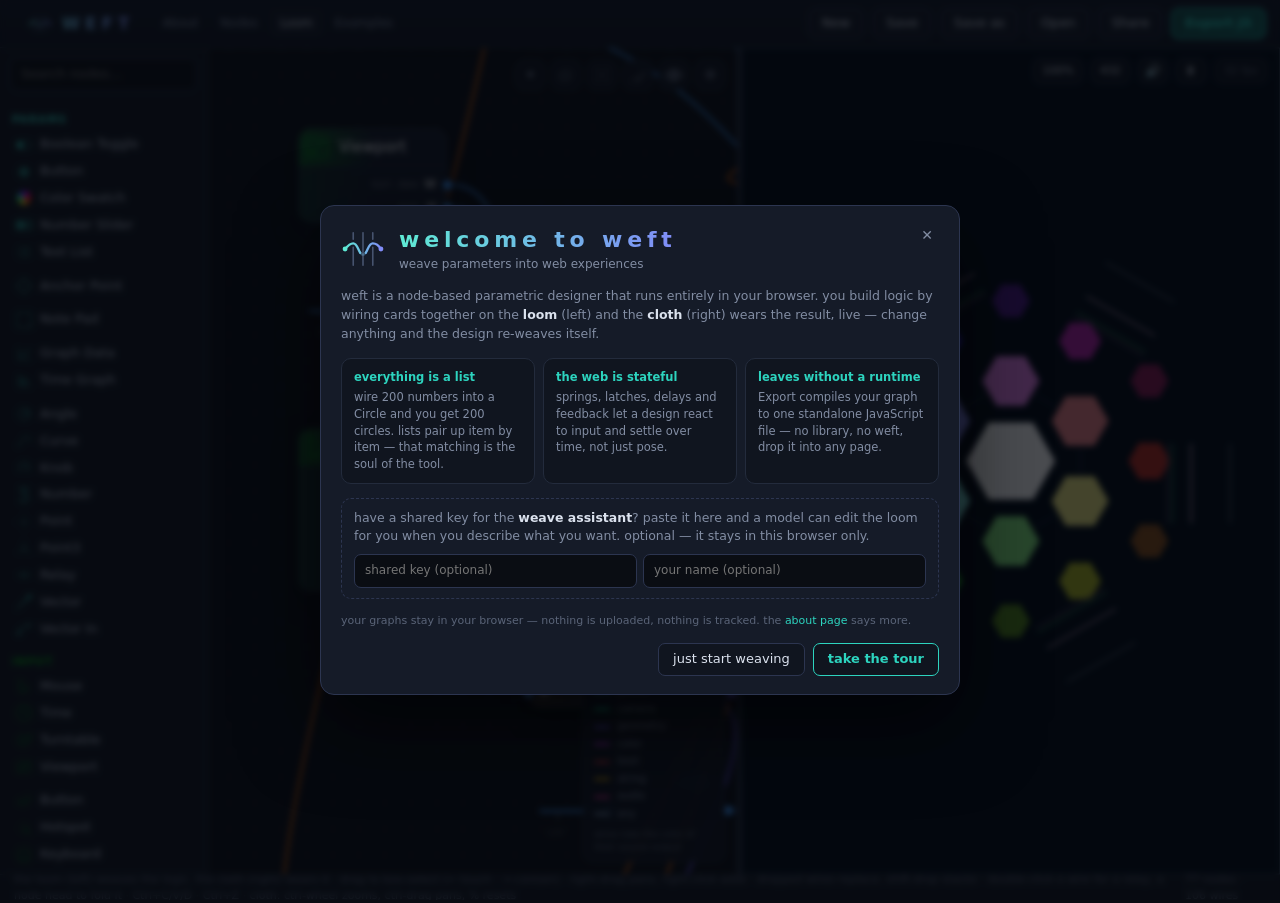
==== commit c95892d1: "v0.18.5: welcome modal + interface tour, no more stacked group frames - js/tour.js: first-visit welc" ====
--- a/index.html
+++ b/index.html
@@ -132,5 +132,6 @@
 <script src="js/examples.js"></script>
 <script src="js/app.js"></script>
 <script src="js/assistant.js"></script>
+<script src="js/tour.js"></script>
 </body>
 </html>
--- a/style.css
+++ b/style.css
@@ -1173,3 +1173,78 @@
   border: 1px solid #7a5a1e; color: #f0b429;
 }
 .gal-empty { margin: 34px 0 0; text-align: center; color: var(--white-40); font-size: 12px; }
+
+/* ---------------- welcome + tour (js/tour.js) ----------------
+ * the welcome is an ordinary modal with a hero row and three cards in the
+ * about-page voice; the tour is a dim sheet with a spotlight cut out round
+ * one part of the interface and a card pinned beside it */
+
+.modal-box.welcome { width: min(640px, 92vw); gap: 14px; }
+.wl-hero { display: flex; align-items: center; gap: 14px; }
+.wl-mark { width: 44px; height: 44px; flex: none; }
+.wl-mark svg { width: 100%; height: 100%; display: block; }
+.wl-title {
+  font-size: 22px; font-weight: 800; letter-spacing: 0.22em;
+  background: linear-gradient(90deg, #5eead4, #818cf8);
+  -webkit-background-clip: text; background-clip: text; color: transparent;
+}
+.wl-sub { font-size: 12px; color: var(--dim); }
+.wl-hero .wl-x { margin-left: auto; align-self: flex-start; background: none; border: none; cursor: pointer; color: var(--dim); font-size: 14px; }
+.wl-hero .wl-x:hover { color: var(--text); }
+.wl-p { margin: 0; color: var(--dim); font-size: 12.5px; line-height: 1.5; }
+.wl-p b { color: var(--text); font-weight: 600; }
+.wl-p a { color: var(--accent); text-decoration: none; }
+.wl-p a:hover { text-decoration: underline; }
+.wl-fine { font-size: 11px; color: var(--faint); }
+.wl-cards { display: grid; grid-template-columns: repeat(auto-fit, minmax(170px, 1fr)); gap: 8px; }
+.wl-card {
+  background: var(--panel); border: 1px solid var(--line); border-radius: 10px;
+  padding: 10px 12px; font-size: 11.5px; color: var(--dim); line-height: 1.45;
+}
+.wl-card b { display: block; color: var(--accent); font-weight: 600; margin-bottom: 4px; }
+.wl-key { padding: 10px 12px; border: 1px dashed var(--line2); border-radius: 10px; }
+.wl-key .wl-p { margin-bottom: 8px; }
+.wl-keyrow { display: flex; gap: 6px; }
+.wl-keyrow input {
+  flex: 1; min-width: 0; background: var(--bg); border: 1px solid var(--line2); border-radius: 7px;
+  padding: 7px 10px; outline: none; font-size: 12px;
+}
+.wl-keyrow input:focus { border-color: var(--accent-dim); }
+@media (max-width: 520px) { .wl-keyrow { flex-direction: column; } }
+
+#tour { position: fixed; inset: 0; z-index: 70; }
+.tour-dim { position: absolute; inset: 0; }
+.tour-spot {
+  position: absolute; border-radius: 10px; pointer-events: none;
+  box-shadow: 0 0 0 100vmax rgba(5, 8, 13, 0.7), 0 0 0 1px rgba(94, 234, 212, 0.55), 0 0 26px rgba(94, 234, 212, 0.25);
+  transition: left .25s ease, top .25s ease, width .25s ease, height .25s ease;
+}
+.tour-card {
+  position: absolute; display: flex; flex-direction: column; gap: 6px;
+  background: var(--panel2); border: 1px solid var(--line2); border-radius: 12px;
+  box-shadow: 0 20px 60px rgba(0, 0, 0, 0.6); padding: 14px 16px 12px;
+  transition: left .25s ease, top .25s ease;
+}
+.tour-n { font-size: 9.5px; font-weight: 700; letter-spacing: 0.12em; text-transform: uppercase; color: var(--faint); }
+.tour-title { font-size: 15px; font-weight: 600; color: var(--text); }
+.tour-body { font-size: 12px; line-height: 1.5; color: var(--dim); }
+.tour-nav { display: flex; align-items: center; gap: 6px; margin-top: 6px; }
+.tour-nav button {
+  background: var(--panel); border: 1px solid var(--line2); border-radius: 7px;
+  padding: 5px 12px; cursor: pointer; font-size: 12px;
+}
+.tour-nav button:hover:not(:disabled) { border-color: var(--accent-dim); color: var(--accent); }
+.tour-nav button:disabled { opacity: 0.4; cursor: default; }
+.tour-nav button.accent { border-color: var(--accent-dim); color: var(--accent); font-weight: 600; }
+.tour-nav .tour-skip { border-color: transparent; color: var(--faint); padding-left: 4px; }
+.tour-dots { flex: 1; display: flex; justify-content: center; gap: 4px; }
+.tour-dots i { width: 5px; height: 5px; border-radius: 50%; background: var(--line2); }
+.tour-dots i.on { background: var(--accent); }
+@media (prefers-reduced-motion: reduce) { .tour-spot, .tour-card { transition: none; } }
+
+/* the settings popover's tour row is a button dressed as a row */
+#settingsPop .set-tour {
+  background: none; border: none; border-top: 1px solid var(--line); border-radius: 0 0 6px 6px;
+  margin-top: 3px; padding-top: 7px; text-align: left; color: var(--accent);
+}
+#settingsPop .set-tour:hover { background: var(--dark-150); }
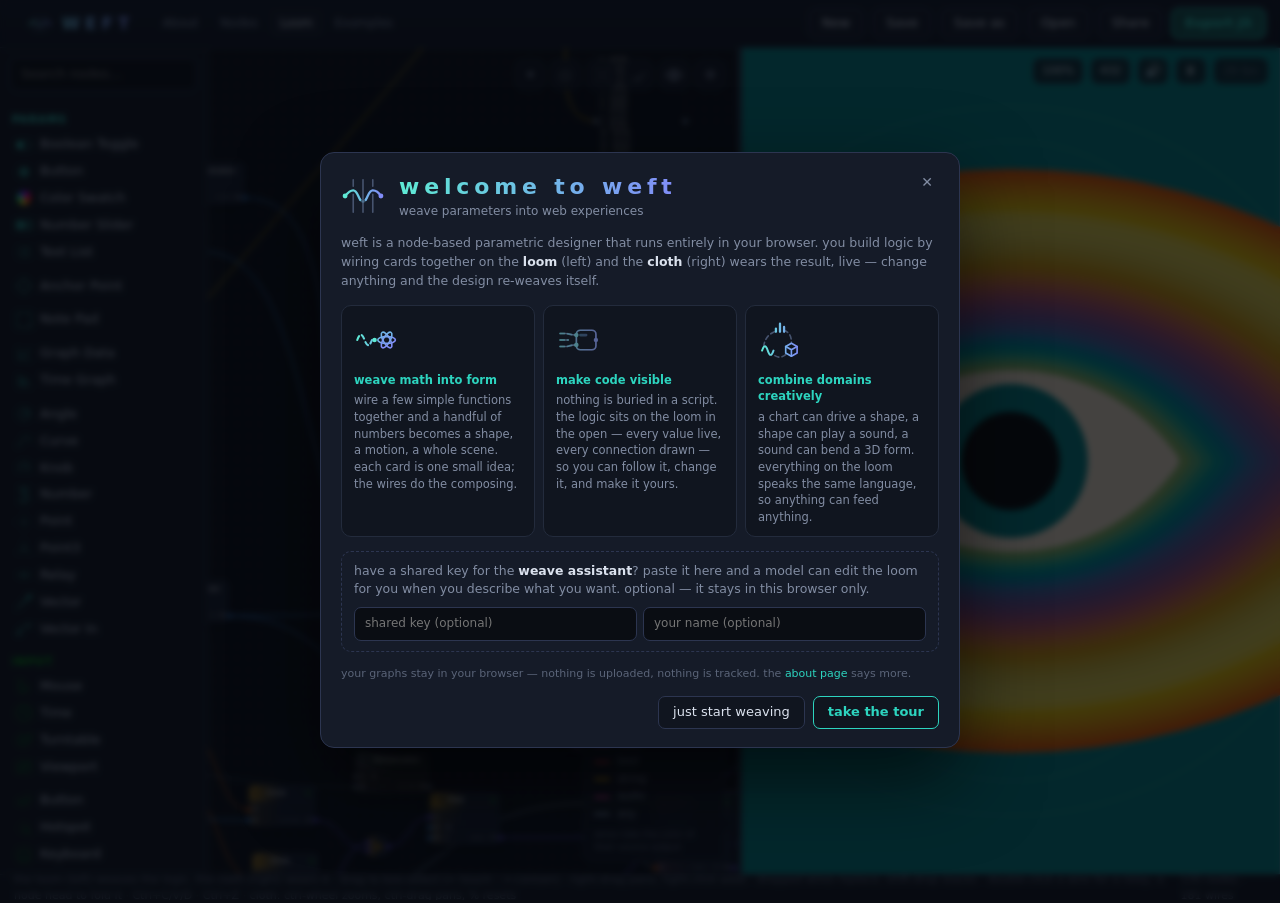
==== commit 38739f61: "v0.19.0: the mobile pass, three new welcome cards, Eye.json as the first-visit graph Under 760px the" ====
--- a/index.html
+++ b/index.html
@@ -3,7 +3,7 @@
 <head>
 <meta charset="utf-8">
 <title>Weft — parametric designer for the web</title>
-<meta name="viewport" content="width=device-width, initial-scale=1">
+<meta name="viewport" content="width=device-width, initial-scale=1, viewport-fit=cover">
 <link rel="icon" type="image/svg+xml" href="favicon.svg">
 <link rel="stylesheet" href="style.css">
 </head>
@@ -23,7 +23,10 @@
     <button id="btnLoad" title="Open a saved graph">Open</button>
     <button id="btnShare" title="Copy a link that carries the whole patch — no account, no server">Share</button>
     <button id="btnExport" class="accent" title="Compile this graph to standalone JavaScript">Export JS</button>
+    <a href="about.html" class="m-only">About</a>
+    <a href="nodes.html" class="m-only">Nodes</a>
   </div>
+  <button id="btnMenu" class="m-only" title="menu">☰</button>
 </header>
 
 <main>
@@ -49,6 +52,8 @@
       <div class="tk-body"></div>
     </div>
     <div id="loomTools">
+      <button id="btnParams" class="m-only" title="params — every control on the loom, in one sheet"></button>
+      <button id="btnAddNode" class="m-only" title="add a node"></button>
       <button id="btnAssist" title="weave assistant — describe what you want, a model edits the loom (needs your n8n webhook)">✦</button>
       <button id="btnMerge" title="merge — float the loom on the cloth"></button>
       <button id="btnFitIcon" title="zoom to fit — Home fits all, F fits the selection"></button>
--- a/style.css
+++ b/style.css
@@ -998,7 +998,7 @@
 /* ---------------- splitter + preview ---------------- */
 
 #splitter {
-  width: 5px; flex: none; cursor: col-resize;
+  width: 5px; flex: none; cursor: col-resize; touch-action: none;
   background: var(--line); transition: background .15s;
 }
 #splitter:hover { background: var(--accent-dim); }
@@ -1202,6 +1202,24 @@
   padding: 10px 12px; font-size: 11.5px; color: var(--dim); line-height: 1.45;
 }
 .wl-card b { display: block; color: var(--accent); font-weight: 600; margin-bottom: 4px; }
+/* the three living glyphs (js/icons.js weftWelcomeSVG) — each idles a little
+ * and answers a hover or a tap (.on) with one gesture */
+.wl-ico { display: block; width: 44px; height: 44px; margin: 2px 0 10px; }
+.wl-ico svg { width: 100%; height: 100%; display: block; overflow: visible; }
+.wl-flow { stroke-dasharray: 2.6 2; animation: wl-flow 1.4s linear infinite; }
+@keyframes wl-flow { to { stroke-dashoffset: -9.2; } }
+.wl-spin, .wl-bloom, .wl-tri, .wl-dom { transform-box: fill-box; transform-origin: center; }
+.wl-spin { animation: wl-spin 18s linear infinite; }
+@keyframes wl-spin { to { transform: rotate(360deg); } }
+.wl-bloom { transition: transform .6s cubic-bezier(.2, .8, .2, 1); }
+.wl-card:hover .wl-bloom, .wl-card.on .wl-bloom { transform: scale(1.18); }
+.wl-lit { opacity: 0.3; transition: opacity .45s; animation: wl-breathe 3.2s ease-in-out infinite alternate; }
+@keyframes wl-breathe { from { opacity: 0.15; } to { opacity: 0.55; } }
+.wl-card:hover .wl-lit, .wl-card.on .wl-lit { opacity: 1; animation: none; }
+.wl-tri, .wl-dom { transition: transform .9s cubic-bezier(.2, .8, .2, 1); }
+.wl-card:hover .wl-tri, .wl-card.on .wl-tri { transform: rotate(120deg); }
+.wl-card:hover .wl-dom, .wl-card.on .wl-dom { transform: rotate(-120deg); }
+@media (prefers-reduced-motion: reduce) { .wl-flow, .wl-spin, .wl-lit { animation: none; } }
 .wl-key { padding: 10px 12px; border: 1px dashed var(--line2); border-radius: 10px; }
 .wl-key .wl-p { margin-bottom: 8px; }
 .wl-keyrow { display: flex; gap: 6px; }
@@ -1248,3 +1266,119 @@
   margin-top: 3px; padding-top: 7px; text-align: left; color: var(--accent);
 }
 #settingsPop .set-tour:hover { background: var(--dark-150); }
+
+/* ================= touch & mobile =================
+ * The loom and the cloth own their touches — no browser pan or zoom under a
+ * gesture (js/editor.js and js/viewport.js read pointerType and turn one
+ * finger into pan / the patch's mouse, two into a pinch). Coarse pointers get
+ * fatter targets. Under 760px the shell stacks: cloth above, loom below, a
+ * grip between them, the palette folded into the + button, the file tools
+ * into ☰, and the params sheet (js/app.js toggleParams) gathers every control
+ * on the loom under one thumb. The layout is CSS; js/app.js bindMobile only
+ * binds the buttons and the grip. */
+
+#editor, #view { touch-action: none; }
+.m-only { display: none !important; }
+
+@media (pointer: coarse) {
+  /* a 13px port is a mouse target — give a finger a 31px one */
+  .port::after { content: ''; position: absolute; inset: -9px; border-radius: 50%; }
+  #loomTools button { width: 34px; height: 34px; padding: 6px; }
+  #viewHud button { height: 32px; min-width: 34px; }
+  .row { min-height: 24px; }
+  .lit input[type="number"], .lit input[type="text"] { padding: 3px 4px; }
+}
+
+@media (max-width: 760px) {
+  .m-only { display: inline-flex !important; }
+
+  /* toolbar: brand · Examples · ☰ — the file tools drop down from the ☰ */
+  #toolbar { padding: 0 10px; position: relative; }
+  .brand { letter-spacing: 0.25em; }
+  .nav-links { margin-left: 8px; }
+  .nav-links a:not(#btnGallery) { display: none; }
+  #btnMenu {
+    width: 34px; height: 34px; padding: 0; margin-left: 8px; cursor: pointer;
+    background: var(--panel2); border: 1px solid var(--line2); border-radius: 7px;
+    color: var(--text); font-size: 15px; align-items: center; justify-content: center;
+  }
+  #toolbar .tools {
+    position: absolute; top: 46px; right: 8px; z-index: 40;
+    display: none; flex-direction: column; align-items: stretch; gap: 4px;
+    min-width: 176px; padding: 6px;
+    background: var(--panel2); border: 1px solid var(--line2); border-radius: 10px;
+    box-shadow: 0 16px 40px rgba(0, 0, 0, 0.55);
+  }
+  body.menu-open #toolbar .tools { display: flex; }
+  #toolbar .tools button { padding: 9px 13px; text-align: left; }
+  #toolbar .tools a.m-only {
+    display: block !important; padding: 8px 13px; margin-top: 2px;
+    border-top: 1px solid var(--line); border-radius: 0;
+    color: var(--dim); text-decoration: none; font-size: 12px;
+  }
+  #toolbar .tools a.m-only + a.m-only { border-top: none; margin-top: -2px; }
+  #toolbar .tools a.m-only:hover { color: var(--accent); }
+
+  /* the stack: cloth, grip, loom */
+  main { flex-direction: column; }
+  #palette { display: none; }
+  #preview { order: 0; flex: 0 0 44%; min-width: 0; min-height: 120px; }
+  #splitter { order: 1; width: auto; height: 14px; cursor: row-resize; position: relative; background: var(--panel); }
+  #splitter::after {
+    content: ''; position: absolute; left: 50%; top: 5px; width: 44px; height: 4px;
+    margin-left: -22px; border-radius: 2px; background: var(--line2);
+  }
+  #splitter:hover::after, #splitter:active::after { background: var(--accent-dim); }
+  #editor { order: 2; min-width: 0; min-height: 70px; }
+  main.merged #preview { left: 0; }
+
+  #typeKey, #fps, #statusCounts { display: none; }
+  #status { height: 24px; padding: 0 10px; }
+  #statusHint { overflow: hidden; text-overflow: ellipsis; white-space: nowrap; }
+  #viewHud { top: 8px; right: 8px; }
+  #loomTools { top: 8px; right: 8px; gap: 5px; }
+  #settingsPop { top: 48px; right: 8px; }
+  #editor.params-open #loomTools { display: none; }
+  #btnMerge { display: none; } /* the stack is the merge on a phone */
+
+  /* quick-add rides at the top of the screen, clear of the keyboard */
+  #quickAdd { position: fixed; left: 8px !important; right: 8px; top: 56px !important; width: auto; z-index: 45; }
+  .qa-list { max-height: 40vh; }
+
+  #assistant { top: 8px; right: 8px; bottom: 8px; left: 8px; width: auto; max-width: none; }
+
+  .modal { padding: 8px; }
+  .modal-box, .modal-box.small, .modal-box.welcome { width: 100%; max-height: calc(100vh - 16px); overflow-y: auto; padding: 14px; }
+  .modal-box.wide { height: calc(100vh - 16px); }
+  .gal-grid { grid-template-columns: repeat(auto-fill, minmax(150px, 1fr)); }
+}
+
+/* the params sheet — every control on the loom as one list (mobile) */
+#params {
+  position: absolute; inset: 0; z-index: 11;
+  display: flex; flex-direction: column;
+  background: var(--panel);
+}
+.pm-head {
+  display: flex; align-items: center; gap: 8px; flex: none;
+  height: 42px; padding: 0 8px 0 14px; border-bottom: 1px solid var(--line);
+}
+.pm-title { font-size: 11px; font-weight: 700; letter-spacing: 0.1em; text-transform: uppercase; color: var(--dim); }
+.pm-count { flex: 1; font-size: 11px; color: var(--faint); }
+.pm-x {
+  width: 34px; height: 34px; padding: 0; cursor: pointer;
+  background: none; border: 1px solid transparent; border-radius: 7px; color: var(--dim); font-size: 14px;
+}
+.pm-x:hover { color: var(--text); border-color: var(--line2); }
+.pm-list { flex: 1; overflow-y: auto; padding: 10px 12px 24px; display: flex; flex-direction: column; gap: 8px; }
+.pm-row {
+  background:
+    linear-gradient(90deg, color-mix(in srgb, var(--cat, #6b7891) 30%, transparent) 0%, rgba(20, 26, 40, 0) 50%),
+    var(--dark-200);
+  border: 1px solid var(--dark-300); border-radius: 13px;
+  padding: 8px 6px 6px;
+}
+.pm-label { padding: 0 8px 2px; font-size: 9.5px; font-weight: 700; letter-spacing: 0.1em; text-transform: uppercase; color: var(--dim); }
+.pm-body { padding: 0 6px 2px; }
+.pm-body .sl { padding: 3px 4px 4px; }
+.pm-empty { margin: 24px 8px; text-align: center; font-size: 12px; color: var(--faint); line-height: 1.5; }
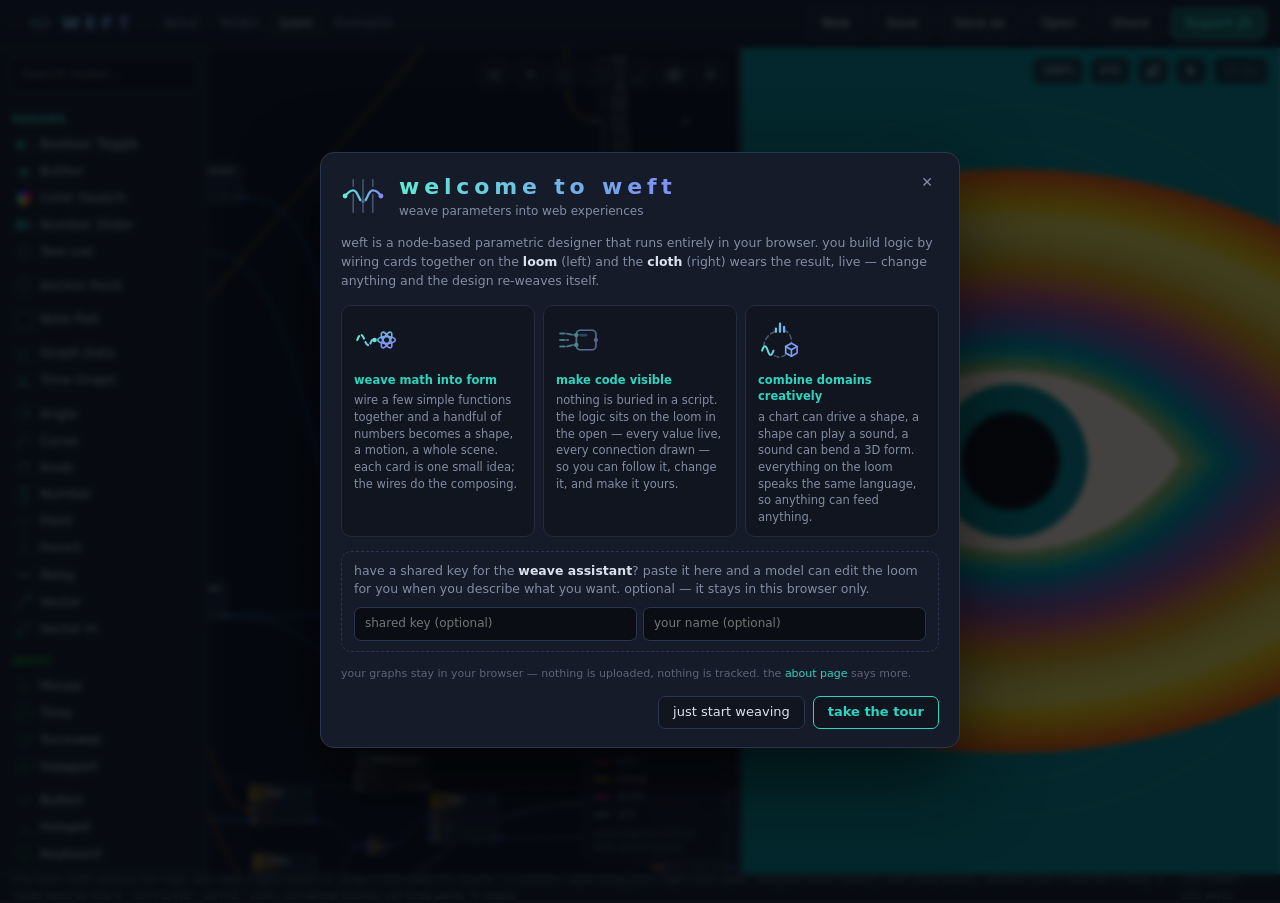
==== commit fb236760: "v0.19.1: params panel on desktop, node-library drawer on mobile, no page zoom, keyboard-safe panels " ====
--- a/index.html
+++ b/index.html
@@ -3,7 +3,7 @@
 <head>
 <meta charset="utf-8">
 <title>Weft — parametric designer for the web</title>
-<meta name="viewport" content="width=device-width, initial-scale=1, viewport-fit=cover">
+<meta name="viewport" content="width=device-width, initial-scale=1, maximum-scale=1, user-scalable=no, viewport-fit=cover">
 <link rel="icon" type="image/svg+xml" href="favicon.svg">
 <link rel="stylesheet" href="style.css">
 </head>
@@ -52,8 +52,8 @@
       <div class="tk-body"></div>
     </div>
     <div id="loomTools">
-      <button id="btnParams" class="m-only" title="params — every control on the loom, in one sheet"></button>
-      <button id="btnAddNode" class="m-only" title="add a node"></button>
+      <button id="btnParams" title="params — every control on the loom, in one panel"></button>
+      <button id="btnAddNode" class="m-only" title="the node library"></button>
       <button id="btnAssist" title="weave assistant — describe what you want, a model edits the loom (needs your n8n webhook)">✦</button>
       <button id="btnMerge" title="merge — float the loom on the cloth"></button>
       <button id="btnFitIcon" title="zoom to fit — Home fits all, F fits the selection"></button>
--- a/style.css
+++ b/style.css
@@ -1287,6 +1287,7 @@
   #viewHud button { height: 32px; min-width: 34px; }
   .row { min-height: 24px; }
   .lit input[type="number"], .lit input[type="text"] { padding: 3px 4px; }
+  .pal-item { touch-action: pan-y; } /* the list scrolls under a finger; a sideways drag still lifts a node out */
 }
 
 @media (max-width: 760px) {
@@ -1321,8 +1322,17 @@
 
   /* the stack: cloth, grip, loom */
   main { flex-direction: column; }
-  #palette { display: none; }
-  #preview { order: 0; flex: 0 0 44%; min-width: 0; min-height: 120px; }
+  #preview { order: 0; flex: 0 0 38%; min-width: 0; min-height: 120px; }
+  /* the node library is a drawer from the left (the + button, or the backdrop to close) */
+  #palette {
+    position: fixed; left: 0; top: 48px; bottom: 0; width: min(300px, 84vw); z-index: 44;
+    transform: translateX(-102%); transition: transform .25s ease;
+    box-shadow: 0 0 40px rgba(0, 0, 0, 0.55);
+  }
+  body.palette-open #palette { transform: none; }
+  body.palette-open #paletteBackdrop { display: block; }
+  /* 16px is the size below which iOS zooms into a focused field */
+  #paletteSearch, #quickAdd input, .as-in, .as-setup input, .ask-input, #gallerySearch, .wl-keyrow input { font-size: 16px; }
   #splitter { order: 1; width: auto; height: 14px; cursor: row-resize; position: relative; background: var(--panel); }
   #splitter::after {
     content: ''; position: absolute; left: 50%; top: 5px; width: 44px; height: 4px;
@@ -1342,10 +1352,13 @@
   #btnMerge { display: none; } /* the stack is the merge on a phone */
 
   /* quick-add rides at the top of the screen, clear of the keyboard */
-  #quickAdd { position: fixed; left: 8px !important; right: 8px; top: 56px !important; width: auto; z-index: 45; }
-  .qa-list { max-height: 40vh; }
-
-  #assistant { top: 8px; right: 8px; bottom: 8px; left: 8px; width: auto; max-width: none; }
+  #quickAdd { position: fixed; left: 8px !important; right: 8px; top: calc(var(--vvt, 0px) + 56px) !important; width: auto; z-index: 45; }
+  .qa-list { max-height: calc(var(--vvh, 100vh) - 150px); }
+
+  #assistant {
+    position: fixed; top: calc(var(--vvt, 0px) + 8px); left: 8px; right: 8px; bottom: auto;
+    height: calc(var(--vvh, 100vh) - 16px); width: auto; max-width: none; z-index: 46;
+  }
 
   .modal { padding: 8px; }
   .modal-box, .modal-box.small, .modal-box.welcome { width: 100%; max-height: calc(100vh - 16px); overflow-y: auto; padding: 14px; }
@@ -1353,12 +1366,16 @@
   .gal-grid { grid-template-columns: repeat(auto-fill, minmax(150px, 1fr)); }
 }
 
-/* the params sheet — every control on the loom as one list (mobile) */
+/* the params panel — every control on the loom as one list. Docked at the
+ * loom's left on desktop (the assistant has the right); the whole loom on a
+ * phone (the mobile block above). */
 #params {
-  position: absolute; inset: 0; z-index: 11;
+  position: absolute; top: 52px; left: 12px; bottom: 12px; width: 320px; max-width: calc(100% - 24px); z-index: 11; /* below the loom tools row, like the assistant */
   display: flex; flex-direction: column;
-  background: var(--panel);
-}
+  background: rgba(13, 17, 25, 0.94); border: 1px solid var(--line2); border-radius: 12px;
+  backdrop-filter: blur(8px); box-shadow: 0 12px 40px rgba(0, 0, 0, 0.45);
+}
+#paletteBackdrop { display: none; position: fixed; inset: 48px 0 0 0; z-index: 43; background: rgba(5, 8, 13, 0.5); }
 .pm-head {
   display: flex; align-items: center; gap: 8px; flex: none;
   height: 42px; padding: 0 8px 0 14px; border-bottom: 1px solid var(--line);
@@ -1382,3 +1399,7 @@
 .pm-body { padding: 0 6px 2px; }
 .pm-body .sl { padding: 3px 4px 4px; }
 .pm-empty { margin: 24px 8px; text-align: center; font-size: 12px; color: var(--faint); line-height: 1.5; }
+/* on a phone the params panel is the whole loom (after the base rule, so it wins) */
+@media (max-width: 760px) {
+  #params { inset: 0; width: auto; max-width: none; border: 0; border-radius: 0; background: var(--panel); backdrop-filter: none; box-shadow: none; }
+}
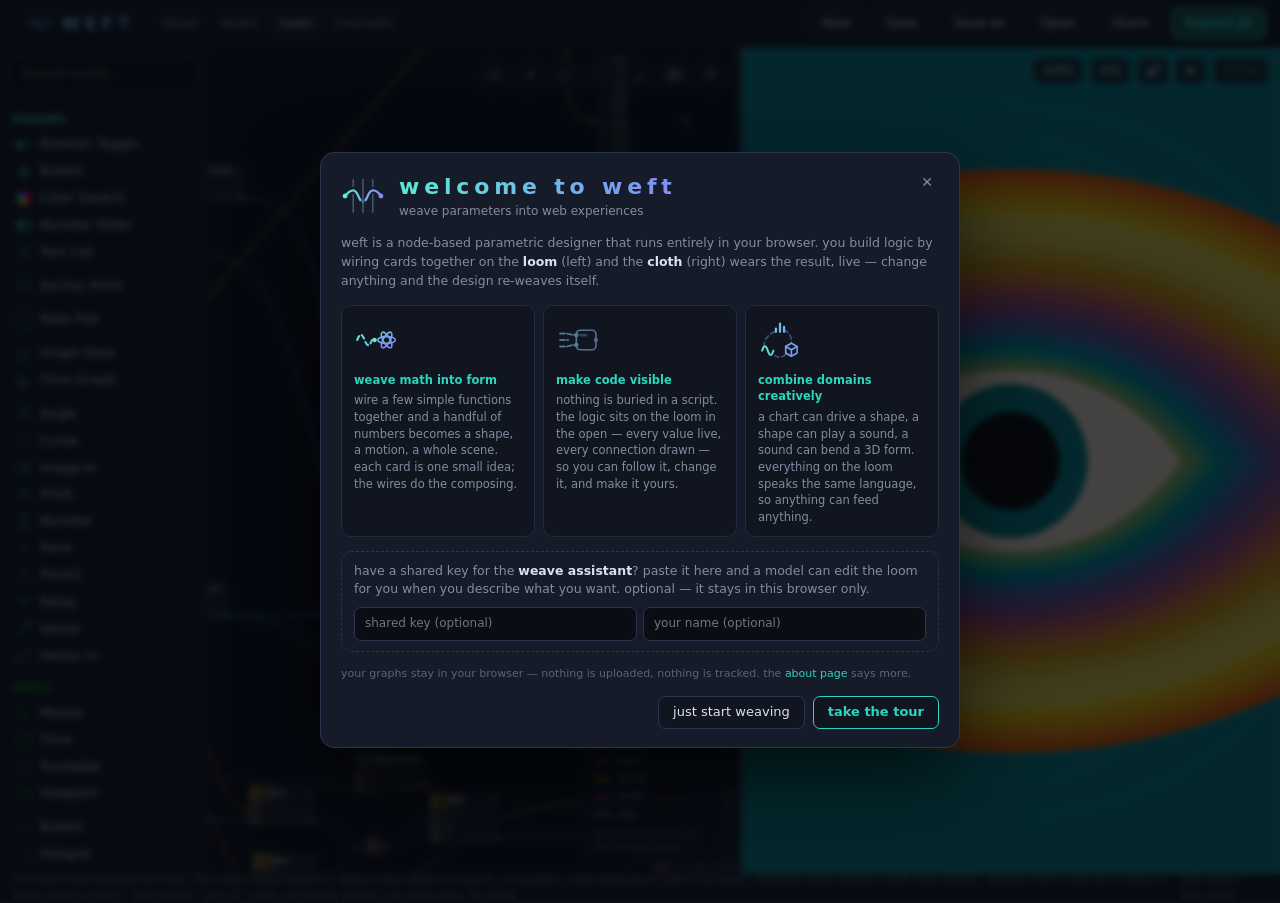
==== commit d7c43633: "v0.22.0: a picture is geometry — Image In, the image kind, Image Sample, the image host, Halftone ex" ====
--- a/index.html
+++ b/index.html
@@ -129,6 +129,7 @@
 <script src="js/nodes.js"></script>
 <script src="js/nodes-3d.js"></script>
 <script src="js/audio.js"></script>
+<script src="js/images.js"></script>
 <script src="js/ops.js"></script>
 <script src="js/icons.js"></script>
 <script src="js/editor.js"></script>
--- a/style.css
+++ b/style.css
@@ -402,6 +402,12 @@
 .row.in .port { left: -7px; }
 .row.out .port { right: -7px; }
 .port:hover, .port.hot { box-shadow: 0 0 0 3px rgba(94, 234, 212, 0.35), 0 0 10px var(--t); }
+/* wire mode (touch): a tapped port waits for its partner — a slow pulse in its own color */
+.port.armed { animation: portArmed 1.1s ease-in-out infinite alternate; z-index: 3; }
+@keyframes portArmed {
+  from { box-shadow: 0 0 0 3px color-mix(in srgb, var(--t) 45%, transparent), 0 0 10px var(--t); }
+  to { box-shadow: 0 0 0 7px color-mix(in srgb, var(--t) 22%, transparent), 0 0 18px var(--t); }
+}
 
 /* literal editors — 42px value fields */
 .lit { display: flex; gap: 4px; align-items: center; margin-left: auto; }
@@ -1278,7 +1284,19 @@
  * binds the buttons and the grip. */
 
 #editor, #view { touch-action: none; }
+/* no page pinch or double-tap zoom anywhere — the loom and the cloth have their
+ * own pinch; lists that scroll keep a vertical pan (the chain stops at them) */
+body { touch-action: none; }
+#paletteList, .pm-list, .as-msgs, .as-in, .qa-list, .gal-scroll, .modal-box, #exportCode, #settingsPop { touch-action: pan-y; }
 .m-only { display: none !important; }
+
+/* a tapped port's label · type (touch has no hover) */
+#portTip {
+  position: absolute; z-index: 32; pointer-events: none;
+  padding: 5px 9px; border-radius: 7px; white-space: nowrap;
+  background: rgba(16, 21, 31, 0.95); border: 1px solid var(--line2); color: var(--text);
+  font-size: 11px; box-shadow: 0 8px 22px rgba(0, 0, 0, 0.5);
+}
 
 @media (pointer: coarse) {
   /* a 13px port is a mouse target — give a finger a 31px one */
@@ -1387,7 +1405,46 @@
   background: none; border: 1px solid transparent; border-radius: 7px; color: var(--dim); font-size: 14px;
 }
 .pm-x:hover { color: var(--text); border-color: var(--line2); }
-.pm-list { flex: 1; overflow-y: auto; padding: 10px 12px 24px; display: flex; flex-direction: column; gap: 8px; }
+.pm-min {
+  width: 30px; height: 34px; padding: 0 0 3px; cursor: pointer;
+  background: none; border: 1px solid transparent; border-radius: 7px; color: var(--dim); font-size: 18px; line-height: 1;
+}
+.pm-min:hover { color: var(--text); border-color: var(--line2); }
+/* section headers: one per group frame, in the loom's reading order; click folds */
+.pm-sec {
+  grid-column: 1 / -1; display: flex; align-items: center; gap: 6px;
+  margin: 8px 0 -2px; padding: 0 4px 5px; border-bottom: 1px solid var(--line);
+  cursor: pointer; user-select: none;
+}
+.pm-sec:first-child { margin-top: 2px; }
+.pm-sec.loose { cursor: default; }
+.pm-sec-chev { width: 14px; font-size: 10px; color: var(--faint); transition: transform 0.15s; }
+.pm-sec.folded .pm-sec-chev { transform: rotate(-90deg); }
+.pm-sec.loose .pm-sec-chev { visibility: hidden; }
+.pm-sec-title { flex: 1; font-size: 11px; font-weight: 700; letter-spacing: 0.08em; text-transform: uppercase; color: var(--dim); overflow: hidden; text-overflow: ellipsis; white-space: nowrap; }
+.pm-sec:hover .pm-sec-title { color: var(--text); }
+.pm-sec-count { font-size: 10px; color: var(--faint); }
+/* the strip: the panel folded to a bar at the loom's left; a click opens it */
+#params.strip { width: 36px; bottom: auto; overflow: hidden; }
+#editor.params-strip #params { box-shadow: 0 6px 20px rgba(0, 0, 0, 0.35); }
+.pm-strip {
+  width: 100%; padding: 9px 0 10px; display: flex; flex-direction: column; align-items: center; gap: 10px;
+  background: none; border: 0; color: var(--dim); cursor: pointer; font: inherit;
+}
+.pm-strip:hover { color: var(--text); }
+.pm-strip svg { width: 18px; height: 18px; display: block; }
+.pm-strip-label { writing-mode: vertical-rl; font-size: 10px; font-weight: 700; letter-spacing: 0.12em; text-transform: uppercase; }
+.pm-strip-count { font-size: 10px; color: var(--faint); min-height: 12px; }
+.pm-list {
+  flex: 1; overflow-y: auto; padding: 10px 12px 24px;
+  display: grid; grid-template-columns: repeat(3, minmax(0, 1fr)); gap: 8px; align-content: start;
+}
+.pm-row.wide { grid-column: 1 / -1; }
+.pm-row.compact { display: flex; flex-direction: column; align-items: center; padding: 8px 4px 6px; }
+.pm-row.compact .pm-label, .pm-row.compact .pm-name { text-align: center; padding-left: 4px; padding-right: 4px; }
+.pm-row.compact .pm-body { display: flex; justify-content: center; padding: 2px 0 0; width: 100%; }
+.pm-row.compact .pm-body > * { max-width: 100%; }
+.pm-empty { grid-column: 1 / -1; }
 .pm-row {
   background:
     linear-gradient(90deg, color-mix(in srgb, var(--cat, #6b7891) 30%, transparent) 0%, rgba(20, 26, 40, 0) 50%),
@@ -1395,11 +1452,15 @@
   border: 1px solid var(--dark-300); border-radius: 13px;
   padding: 8px 6px 6px;
 }
-.pm-label { padding: 0 8px 2px; font-size: 9.5px; font-weight: 700; letter-spacing: 0.1em; text-transform: uppercase; color: var(--dim); }
+/* eyebrow small and thin; the control's own name is the loud line */
+.pm-label { padding: 0 8px 2px; font-size: 8.5px; font-weight: 500; letter-spacing: 0.12em; text-transform: uppercase; color: var(--faint); }
+.pm-name { padding: 0 8px 4px; font-size: 13px; font-weight: 600; color: var(--white-100); overflow: hidden; text-overflow: ellipsis; white-space: nowrap; }
+.pm-body .sl-label { font: 600 13px var(--font-ui); letter-spacing: 0.06em; color: var(--white-100); min-height: 16px; }
 .pm-body { padding: 0 6px 2px; }
 .pm-body .sl { padding: 3px 4px 4px; }
 .pm-empty { margin: 24px 8px; text-align: center; font-size: 12px; color: var(--faint); line-height: 1.5; }
 /* on a phone the params panel is the whole loom (after the base rule, so it wins) */
 @media (max-width: 760px) {
   #params { inset: 0; width: auto; max-width: none; border: 0; border-radius: 0; background: var(--panel); backdrop-filter: none; box-shadow: none; }
-}
+  .pm-min { display: none; }
+}
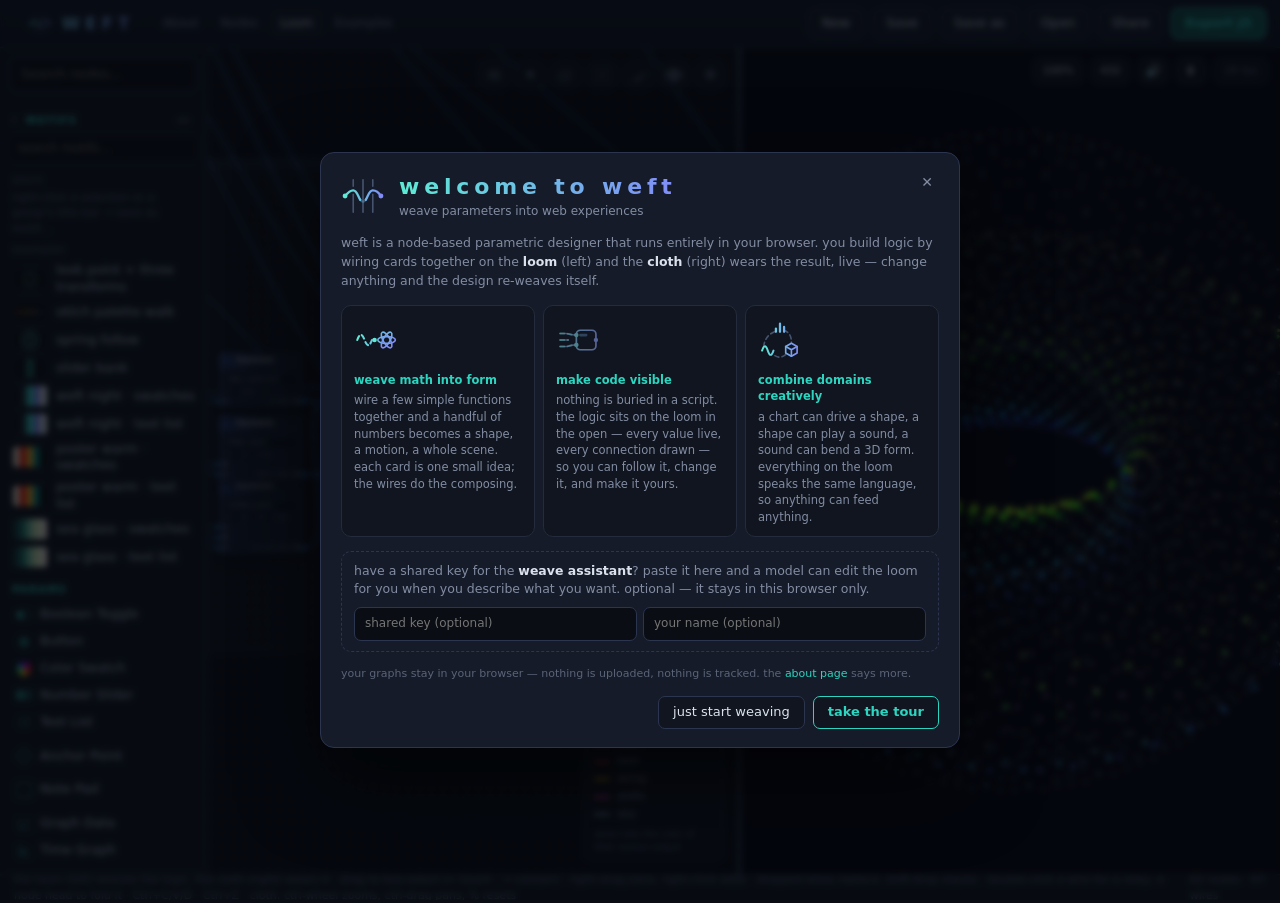
==== commit 7032cb59: "v0.23.0: motifs — save any selection as a reusable, tagged piece of a loom Membership M1 (docs/MEMBE" ====
--- a/index.html
+++ b/index.html
@@ -32,7 +32,10 @@
 <main>
   <aside id="palette">
     <input id="paletteSearch" placeholder="Search nodes…" spellcheck="false">
-    <div id="paletteList"></div>
+    <div id="paletteList">
+      <div id="motifLib"></div>
+      <div id="paletteNodes"></div>
+    </div>
   </aside>
 
   <section id="editor">
@@ -82,12 +85,14 @@
 </footer>
 
 <input type="file" id="fileInput" accept=".json,.weft" hidden>
+<input type="file" id="motifFile" accept=".json" multiple hidden>
 
 <div id="askModal" class="modal hidden">
   <div class="modal-box small">
     <div class="modal-head"><b id="askTitle"></b></div>
     <p class="modal-note" id="askBody"></p>
     <input id="askInput" class="ask-input hidden" spellcheck="false" autocomplete="off">
+    <div id="askFields" class="ask-fields hidden"></div>
     <div class="modal-actions" id="askActions"></div>
   </div>
 </div>
@@ -136,6 +141,7 @@
 <script src="js/viewport.js"></script>
 <script src="js/export.js"></script>
 <script src="js/examples.js"></script>
+<script src="js/motifs.js"></script>
 <script src="js/app.js"></script>
 <script src="js/assistant.js"></script>
 <script src="js/tour.js"></script>
--- a/style.css
+++ b/style.css
@@ -16,6 +16,7 @@
    * value widgets wear the color of the type they output */
   --type-number: #3e9aff;
   --type-bool: #ff3b41;
+  --type-bool-off: #7a1f23;   /* a bool wire carrying only false (editor.js BOOL_OFF) */
   --font-ui: "Neue Kabel", Inter, "Segoe UI", system-ui, sans-serif;
   --font-val: Consolas, ui-monospace, "Cascadia Mono", monospace;
 
@@ -139,14 +140,63 @@
   letter-spacing: 0.14em; text-transform: uppercase; color: var(--c, var(--dim));
 }
 
-.pal-item {
+.pal-item, .mo-item {
   display: flex; align-items: center; gap: 8px;
   padding: 4px 8px; border-radius: 6px; cursor: pointer;
   color: #b9c2d4; user-select: none;
 }
-.pal-item:hover { background: #1b2334; color: var(--text); }
-.pal-item { touch-action: none; }
+.pal-item:hover, .mo-item:hover { background: #1b2334; color: var(--text); }
+.pal-item, .mo-item { touch-action: none; }
 .pal-gap { height: 7px; }
+
+/* motifs — the library's first section (js/app.js bindMotifs): yours, then
+ * the examples. A row is the node row with a thumbnail for its icon and a ⋯
+ * that shows on hover (always, under a finger). */
+.mo-head {
+  display: flex; align-items: center; gap: 6px;
+  margin: 12px 4px 4px; cursor: pointer; user-select: none;
+  font-size: 10px; font-weight: 700; letter-spacing: 0.14em; text-transform: uppercase; color: var(--primary);
+}
+.mo-fold { width: 8px; font-size: 9px; color: var(--faint); }
+.mo-count { font-weight: 400; letter-spacing: 0.04em; text-transform: none; color: var(--faint); }
+.mo-btn {
+  margin-left: auto; padding: 0 5px; border: none; border-radius: 4px; background: none; cursor: pointer;
+  color: var(--dim); font-size: 13px; line-height: 16px; letter-spacing: 0;
+}
+.mo-btn:hover { color: var(--text); background: var(--dark-300); }
+#motifLib.folded .mo-body { display: none; }
+.mo-search {
+  width: 100%; margin: 2px 0 4px; padding: 4px 9px; outline: none;
+  background: var(--bg); border: 1px solid var(--line); border-radius: 6px; font-size: 12px;
+}
+.mo-search:focus { border-color: var(--accent-dim); }
+.mo-sub { margin: 7px 4px 2px; font-size: 10px; letter-spacing: 0.06em; color: var(--faint); }
+.mo-item { position: relative; padding: 3px 4px; }
+.mo-thumb {
+  width: 36px; height: 22px; flex: none; border-radius: 4px;
+  border: 1px solid var(--dark-300); background: var(--dark-100) center / cover no-repeat;
+}
+/* names wrap to two lines — "weft night · swatches" and "· text list" must
+ * stay tellable apart in a 208px column */
+.mo-name {
+  flex: 1; min-width: 0; overflow: hidden; line-height: 1.25;
+  display: -webkit-box; -webkit-line-clamp: 2; -webkit-box-orient: vertical;
+}
+/* the ⋯ floats over the row's end on hover rather than reserving its width */
+.mo-more {
+  position: absolute; right: 4px; top: 50%; transform: translateY(-50%);
+  padding: 0 5px; border-radius: 4px; color: var(--faint); background: #1b2334; visibility: hidden;
+}
+.mo-item:hover .mo-more { visibility: visible; }
+.mo-more:hover { color: var(--text); background: var(--dark-300); }
+.mo-empty { margin: 1px 4px 3px; font-size: 11px; line-height: 1.4; color: var(--faint); }
+
+/* the motif glyph (quick-add, the drag ghost): a repeated figure, 2×2 */
+.icon-motif {
+  display: inline-block; width: 12px; height: 12px; flex: none; border-radius: 2px;
+  background: conic-gradient(var(--primary) 0 25%, transparent 0 50%, var(--primary) 0 75%, transparent 0) 0 0 / 6px 6px;
+}
+.drag-ghost .icon-motif { margin-right: 7px; vertical-align: -1px; }
 
 .dot { width: 8px; height: 8px; border-radius: 50%; flex: none; }
 
@@ -568,6 +618,7 @@
 }
 .tg.on { background: var(--type-bool); box-shadow: 0 0 8px rgba(255, 59, 65, 0.45); }
 .tg.on .tg-knob { top: 2px; background: var(--dark-100); }
+.tg.driven { cursor: default; }  /* a wired input owns the switch */
 
 /* --- Button (params): momentary push — solid while pressed --- */
 .pbtn {
@@ -668,13 +719,28 @@
 }
 .seg-b:hover { color: var(--white-80); }
 .seg-b.on { background: var(--dark-300); color: var(--primary); }
+/* a mode set too long for one row (math/logic): four columns, wrapping */
+.seg.grid4 { display: grid; grid-template-columns: repeat(4, 1fr); }
 
 .expr-src {
   width: 100%; padding: 3px 7px;
   background: #0c111c; border: 1px solid #26304a; border-radius: 6px;
-  color: #e2b7f5; font: 11px ui-monospace, Consolas, monospace; outline: none;
-}
-.expr-src:focus { border-color: #a855f7; }
+  color: #c8d2e4; font: 11px/1.45 ui-monospace, Consolas, monospace; outline: none;
+  display: block; resize: none; overflow: hidden;
+  white-space: pre-wrap; overflow-wrap: anywhere;
+}
+.expr-src:focus { border-color: var(--accent-dim); }
+/* variable chips: each name and its ✕ share one bordered pill */
+.expr-vars { display: flex; flex-wrap: wrap; gap: 4px; align-items: center; margin-top: 4px; }
+.var-chip {
+  display: inline-flex; align-items: center; gap: 1px; height: 20px; padding: 0 1px 0 6px;
+  background: #0c111c; border: 1px solid #26304a; border-radius: 5px;
+}
+.var-chip:focus-within { border-color: var(--accent-dim); }
+.node-body .var-chip input.js-name {
+  background: none; border: 0; border-radius: 0; padding: 0; min-width: 1ch; max-width: 14ch;
+  color: #c8d2e4; font: 11px var(--font-val);
+}
 
 /* --- Custom JS (meta/js): code body + port editor --- */
 .js-code {
@@ -687,16 +753,18 @@
 .js-ports { display: flex; gap: 8px; margin-top: 4px; }
 .js-col { flex: 1; min-width: 0; display: flex; flex-direction: column; gap: 3px; }
 .js-port { display: flex; gap: 3px; align-items: center; min-width: 0; }
-.js-port input.js-name { width: 34px; flex: 0 0 auto; }
+.js-port input.js-name { width: 34px; flex: 0 0 auto; font-family: var(--font-val); }
 .js-port select.js-type {
   flex: 1; min-width: 0; background: var(--dark-150); border: 1px solid var(--dark-400);
   border-radius: 3px; color: var(--white-60); font: 10px var(--font-ui); outline: none; padding: 1px 2px;
 }
-.js-x {
-  flex: 0 0 auto; color: var(--white-40); cursor: pointer; font: 12px var(--font-ui);
-  padding: 0 2px; user-select: none;
-}
-.js-x:hover { color: var(--type-bool); }
+/* remove ✕ for a port row or variable chip — quiet until hovered */
+.port-x {
+  flex: 0 0 auto; display: grid; place-items: center; width: 16px; height: 16px; padding: 0;
+  background: none; border: 0; border-radius: 3px; color: var(--white-40); opacity: 0.6; cursor: pointer;
+}
+.port-x svg { width: 8px; height: 8px; display: block; }
+.port-x:hover, .port-x:focus-visible { opacity: 1; color: var(--type-bool); background: rgba(255, 255, 255, 0.06); outline: none; }
 .js-add {
   color: var(--white-40); cursor: pointer; font: 10px var(--font-ui);
   padding: 1px 2px; user-select: none;
@@ -915,6 +983,15 @@
 .node.bare .port { pointer-events: auto; position: static; transform: none; }
 .node.bare .col-ins .port { margin-left: -7px; }
 .node.bare .col-outs .port { margin-right: -7px; }
+
+/* reveal inputs (Toggle / Button drive ports): invisible until wired, and
+ * shown while an output's wire is being dragged or armed — visibility, not
+ * display, so touch snapping can still measure them */
+.row.in.reveal:not(.connected) { visibility: hidden; }
+.wiring-out .row.in.reveal { visibility: visible; }
+.wiring-out .row.in.reveal .port { animation: port-reveal 0.18s ease-out; }
+@keyframes port-reveal { from { opacity: 0; } }
+@media (prefers-reduced-motion: reduce) { .wiring-out .row.in.reveal .port { animation: none; } }
 .node.bare .node-body { padding: 0; }
 
 /* collapsed nodes — double-click the head: icon + gradient + ports only.
@@ -1000,6 +1077,14 @@
 .ctx-item { padding: 5px 11px; border-radius: 6px; cursor: pointer; }
 .ctx-item:hover { background: #223049; }
 .ctx-item.danger:hover { background: #3d1d26; color: var(--danger); }
+.ctx-item.off { color: var(--faint); cursor: default; }
+.ctx-item.off:hover { background: none; }
+/* the same menu outside the loom (App.popMenu — motif rows, the library ⋯) */
+.ctx-pop {
+  position: fixed; z-index: 70; min-width: 150px;
+  background: var(--panel2); border: 1px solid var(--line2); border-radius: 9px;
+  box-shadow: 0 14px 34px rgba(0, 0, 0, 0.55); padding: 4px;
+}
 
 /* ---------------- splitter + preview ---------------- */
 
@@ -1125,6 +1210,8 @@
   padding: 7px 10px; outline: none;
 }
 .ask-input:focus { border-color: var(--accent-dim); }
+.ask-fields { display: flex; flex-direction: column; gap: 10px; }
+.ask-field { display: flex; flex-direction: column; gap: 4px; font-size: 11px; color: var(--dim); }
 
 /* ---------------- example gallery ----------------
  * Cards wear the loom livery (docs/DESIGN.md): 13px radius, dark/300 border,
@@ -1305,7 +1392,9 @@
   #viewHud button { height: 32px; min-width: 34px; }
   .row { min-height: 24px; }
   .lit input[type="number"], .lit input[type="text"] { padding: 3px 4px; }
-  .pal-item { touch-action: pan-y; } /* the list scrolls under a finger; a sideways drag still lifts a node out */
+  .port-x { width: 22px; height: 22px; opacity: 0.8; }
+  .pal-item, .mo-item { touch-action: pan-y; } /* the list scrolls under a finger; a sideways drag still lifts a node out */
+  .mo-more { position: static; transform: none; background: none; visibility: visible; padding: 2px 9px; } /* no hover under a finger */
 }
 
 @media (max-width: 760px) {
@@ -1350,7 +1439,7 @@
   body.palette-open #palette { transform: none; }
   body.palette-open #paletteBackdrop { display: block; }
   /* 16px is the size below which iOS zooms into a focused field */
-  #paletteSearch, #quickAdd input, .as-in, .as-setup input, .ask-input, #gallerySearch, .wl-keyrow input { font-size: 16px; }
+  #paletteSearch, .mo-search, #quickAdd input, .as-in, .as-setup input, .ask-input, #gallerySearch, .wl-keyrow input { font-size: 16px; }
   #splitter { order: 1; width: auto; height: 14px; cursor: row-resize; position: relative; background: var(--panel); }
   #splitter::after {
     content: ''; position: absolute; left: 50%; top: 5px; width: 44px; height: 4px;
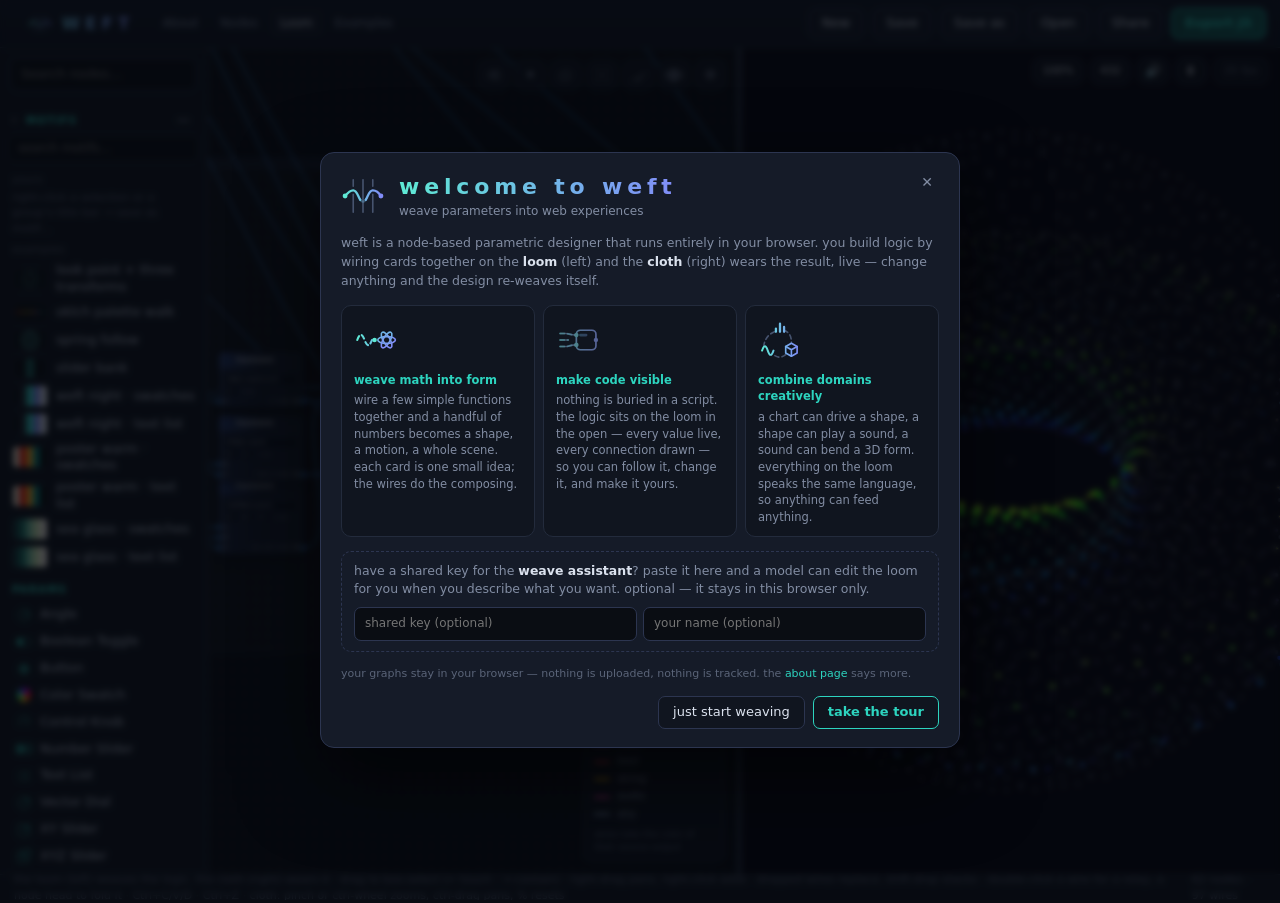
==== commit 01bb40f8: "v0.24.1: endless Control Knob, drag handles, wired Graph Mapper ranges - Control Knob turns without " ====
--- a/index.html
+++ b/index.html
@@ -70,7 +70,7 @@
   <section id="preview">
     <canvas id="view"></canvas>
     <div id="viewHud">
-      <button id="btnCam" title="cloth camera — ctrl+wheel zooms toward the cursor, ctrl/alt-drag or middle-drag pans · view only, the design still computes at stage size · click to reset">100%</button>
+      <button id="btnCam" title="cloth camera — pinch or ctrl+wheel zooms toward the cursor, ctrl/alt-drag or middle-drag pans · view only, the design still computes at stage size · click to reset">100%</button>
       <button id="btnTune" title="concert pitch — A4 reference Hz, saves with the graph (click to toggle 432 / 440)">432</button>
       <button id="btnMute" title="mute sound">🔊</button>
       <button id="btnPlay" title="Pause / play time">⏸</button>
@@ -80,7 +80,7 @@
 </main>
 
 <footer id="status">
-  <span id="statusHint">the loom (left) weaves the logic, the cloth (right) wears it · drag to box-select (← touch · → contain) · right-drag pans, right-click adds · dropped wires replace, shift-drop stacks · double-click a wire for a relay, a node head to fold it · Ctrl+C/V/D · Ctrl+Z · cloth: ctrl-wheel zooms, ctrl-drag pans, % resets</span>
+  <span id="statusHint">the loom (left) weaves the logic, the cloth (right) wears it · drag to box-select (← touch · → contain) · right-drag pans, right-click adds · dropped wires replace, shift-drop stacks · double-click a wire for a relay, a node head to fold it · Ctrl+C/V/D · Ctrl+Z · cloth: pinch or ctrl-wheel zooms, ctrl-drag pans, % resets</span>
   <span id="statusCounts"></span>
 </footer>
 
--- a/style.css
+++ b/style.css
@@ -17,6 +17,10 @@
   --type-number: #3e9aff;
   --type-bool: #ff3b41;
   --type-bool-off: #7a1f23;   /* a bool wire carrying only false (editor.js BOOL_OFF) */
+  --type-string: #fbbb00;
+  --type-point: #fb6c09;
+  --type-vector: #8cff14;
+  --type-point3: #00b8d4;
   --font-ui: "Neue Kabel", Inter, "Segoe UI", system-ui, sans-serif;
   --font-val: Consolas, ui-monospace, "Cascadia Mono", monospace;
 
@@ -218,6 +222,10 @@
   cursor: default;
 }
 #editor.panning { cursor: grabbing; }
+/* the loom is a drawing surface: a marquee must not select the text it crosses.
+ * What is really text keeps the normal behavior (Safari still wants the prefix). */
+#editor { -webkit-user-select: none; user-select: none; }
+#editor input, #editor textarea, #editor [contenteditable="true"], #editor .panel-out { -webkit-user-select: text; user-select: text; }
 
 #world { position: absolute; left: 0; top: 0; transform-origin: 0 0; }
 
@@ -580,6 +588,7 @@
   background: var(--panel2); border: 1px solid var(--line2); border-radius: 9px;
   box-shadow: 0 14px 34px rgba(0, 0, 0, 0.55); padding: 8px;
 }
+.sl-opts.kn-opts { left: -44px; right: -44px; }
 .sl-opt-row { display: flex; align-items: center; gap: 7px; }
 .sl-opt-cap { flex: none; width: 52px; font-size: 10px; color: var(--dim); }
 .sl-opt-row input { flex: 1; min-width: 0; }
@@ -587,7 +596,22 @@
 
 /* --- Knob / Angle: rotary dials in the number wire color --- */
 .kn { display: flex; flex-direction: column; align-items: center; gap: 2px; padding: 6px 10px 8px; border-radius: 8px; }
-.kn-label { text-align: center; align-self: stretch; }
+.kn:hover, .pad:hover { background: rgba(255, 255, 255, 0.025); box-shadow: inset 0 0 0 1px var(--dark-300); }
+/* the drag handle on a control whose face is all drag surface */
+.ctl-head { display: flex; align-items: center; justify-content: center; gap: 5px; align-self: stretch; min-height: 15px; cursor: grab; }
+.ctl-head:active { cursor: grabbing; }
+.ctl-grip {
+  flex: none; width: 8px; height: 11px; opacity: 0.55;
+  background-image: radial-gradient(circle, rgba(255, 255, 255, 0.75) 1px, transparent 1.25px);
+  background-size: 4px 4px;
+}
+.ctl-head:hover .ctl-grip { opacity: 1; }
+.ctl-name { min-width: 0; min-height: 0; line-height: 15px; }
+.ctl-head.unnamed .ctl-name { color: rgba(255, 255, 255, 0.28); }
+.ctl-head:hover .ctl-name { color: var(--white-80); }
+.pm-body .ctl-grip, .pm-body .ctl-head.unnamed { display: none; }
+.pm-body .kn:hover, .pm-body .pad:hover { background: none; box-shadow: none; }
+.dial-turns { fill: var(--type-number); font: 10px var(--font-val); text-anchor: middle; dominant-baseline: central; pointer-events: none; }
 .dial { width: 64px; height: 64px; flex: none; touch-action: none; cursor: crosshair; overflow: visible; }
 .dial-track { fill: none; stroke: var(--dark-400); stroke-width: 2; stroke-linecap: round; }
 .dial-fill { fill: none; stroke: var(--type-number); stroke-width: 2; stroke-linecap: round; }
@@ -602,6 +626,90 @@
 .an-seg { margin-top: 3px; }
 .an-seg .seg-b { padding: 2px 9px; font-size: 10px; }
 
+/* --- pads: Vector Dial, XY / XYZ Slider — a point you drag, typed readouts under
+ * it. Each wears the wire color of what it outputs, like the slider and dials. */
+.pad { --pad: var(--type-point); display: flex; flex-direction: column; align-items: center; gap: 4px; padding: 5px 8px 6px; border-radius: 8px; position: relative; }
+.pad-vec { --pad: var(--type-vector); }
+.pad-xyz { --pad: var(--type-point3); }
+.pad-svg { display: block; flex: none; touch-action: none; cursor: crosshair; overflow: visible; }
+/* off the circle or the box, the svg itself is empty: a press there moves the card */
+.pad-vec .pad-svg, .pad-xyz .pad-svg { cursor: grab; }
+.pad-vec .pad-svg *, .pad-xyz .pad-svg * { cursor: crosshair; }
+.pad-xyz .pad-svg .pad-zgrip { cursor: nesw-resize; }
+.pad-hit { fill: transparent; }
+.pad-bg { fill: var(--dark-150); stroke: var(--dark-400); }
+.pad-grid { fill: none; stroke: rgba(255, 255, 255, 0.06); stroke-width: 1; }
+.pad-zero { fill: none; stroke: rgba(255, 255, 255, 0.18); stroke-width: 1; }
+.pad-hair { fill: none; stroke: var(--pad); stroke-width: 1; opacity: 0.4; }
+.pad-ray { stroke: var(--pad); stroke-width: 2; stroke-linecap: round; }
+.pad-hub { fill: var(--pad); }
+.pad-dot { fill: var(--pad); stroke: var(--dark-100); stroke-width: 1.5; filter: drop-shadow(0 0 4px color-mix(in srgb, var(--pad) 70%, transparent)); }
+.pad-foot { display: grid; grid-auto-flow: column; grid-auto-columns: 1fr; gap: 4px; align-self: stretch; }
+.pad-col { display: flex; flex-direction: column; align-items: center; min-width: 0; }
+.node-body input.sl-val.pad-val { width: 100%; flex: none; padding: 1px 0; text-align: center; color: var(--pad); font-size: 12px; }
+.pad-cap { max-width: 100%; overflow: hidden; text-overflow: ellipsis; white-space: nowrap; color: rgba(255, 255, 255, 0.28); font: 9px var(--font-val); }
+/* the XYZ box: walls behind, the lit slice at the point's depth, the corner handle for z */
+.pad-wall { fill: rgba(255, 255, 255, 0.025); }
+.pad-hidden { fill: none; stroke: rgba(255, 255, 255, 0.16); stroke-width: 1; stroke-dasharray: 2 3; }
+.pad-box { fill: none; stroke: rgba(255, 255, 255, 0.32); stroke-width: 1; stroke-linejoin: round; }
+.pad-slice { fill: color-mix(in srgb, var(--pad) 13%, transparent); stroke: var(--pad); stroke-width: 1.5; }
+.pad-depth { fill: none; stroke: var(--pad); stroke-width: 1; stroke-dasharray: 2 3; opacity: 0.55; }
+.pad-ghost { fill: var(--pad); opacity: 0.55; }
+.pad-zgrip { fill: var(--dark-100); stroke: var(--pad); stroke-width: 1; cursor: nesw-resize; }
+.pad-zcut { fill: var(--pad); pointer-events: none; }
+.pm-body .pad { padding-left: 0; padding-right: 0; }
+
+/* --- Clock: the time as the card's face, a zone field under it. The field stands
+ * in for Z's own literal, too narrow to read a zone in; wiring Z retires it. --- */
+.clk { display: flex; flex-direction: column; gap: 5px; padding-bottom: 3px; }
+.clk-time { color: var(--type-string); font: 20px/1.1 var(--font-val); letter-spacing: 0.01em; text-align: center; font-variant-numeric: tabular-nums; }
+.node-body input.clk-zone {
+  width: 100%; box-sizing: border-box; padding: 2px 5px; background: var(--dark-150);
+  border: 1px solid var(--dark-400); border-radius: 3px; color: var(--white-80); font: 11px var(--font-val); outline: none;
+}
+.node-body input.clk-zone:focus { border-color: var(--primary); }
+.node:has(.clk) .row.in .lit { display: none; }
+.node:has(.clk):has(.row.in.connected) .clk-zone { opacity: 0.35; pointer-events: none; }
+
+/* --- Graph Mapper: type menu, plot, range chips in two corners --- */
+.gm { display: flex; flex-direction: column; gap: 5px; padding-bottom: 2px; }
+.gm-pick {
+  display: flex; align-items: center; gap: 6px; padding: 2px 6px; cursor: pointer;
+  background: var(--dark-150); border: 1px solid var(--dark-400); border-radius: 3px;
+  color: var(--white-80); font-size: 11px;
+}
+.gm-pick:hover { border-color: var(--line2); }
+.gm-name { flex: 1; min-width: 0; overflow: hidden; text-overflow: ellipsis; white-space: nowrap; }
+.gm-caret { color: var(--white-40); font-size: 9px; }
+.gm-glyph { flex: none; width: 14px; height: 14px; overflow: visible; }
+.gm-glyph path { fill: none; stroke: var(--type-number); stroke-width: 1.4; stroke-linejoin: round; }
+.gm-plot { position: relative; line-height: 0; }
+.gm-svg { display: block; width: 100%; height: auto; overflow: visible; touch-action: none; cursor: grab; }
+.gm-bg { fill: var(--dark-150); stroke: var(--dark-400); }
+.gm-handles { fill: none; stroke: rgba(255, 255, 255, 0.34); stroke-width: 1; }
+.gm-curve { fill: none; stroke: var(--type-number); stroke-width: 1.8; stroke-linejoin: round; }
+.gm-curve.none { stroke-dasharray: 3 4; opacity: 0.5; }
+.gm-rays { fill: none; stroke: rgba(255, 255, 255, 0.22); stroke-width: 1; stroke-dasharray: 2 3; pointer-events: none; }
+.gm-dots { fill: var(--white-80); pointer-events: none; }
+.gm-grip { fill: var(--dark-100); stroke: var(--white-100); stroke-width: 1.4; cursor: grab; }
+.gm-chip {
+  position: absolute; padding: 1px 4px; cursor: pointer; line-height: 12px;
+  background: var(--dark-100); border: 1px solid var(--dark-400); border-radius: 3px;
+  color: var(--white-40); font: 9px var(--font-val);
+}
+.gm-chip:hover { color: var(--white-80); border-color: var(--line2); }
+.gm-chip.wired { color: var(--type-number); border-color: color-mix(in srgb, var(--type-number) 45%, transparent); }
+.gm-chip-y { left: 3px; top: 3px; }
+/* the range ports are wire-only: their manual values live behind the corner labels */
+.node:has(.gm) .row.in:not([data-input="V"]) .lit { display: none; }
+.sl-opts input:disabled { opacity: 0.4; cursor: not-allowed; }
+.gm-chip-x { right: 3px; bottom: 3px; }
+.sl-opts.gm-menu { display: grid; grid-template-columns: 1fr 1fr; gap: 1px 4px; left: -22px; right: -22px; padding: 5px; }
+.gm-item { display: flex; align-items: center; gap: 6px; padding: 3px 5px; border-radius: 4px; cursor: pointer; color: var(--white-80); font-size: 10.5px; line-height: 1.15; }
+.gm-item:hover { background: var(--dark-300); }
+.gm-item.on { background: var(--dark-300); color: var(--primary); }
+.gm-item .gm-glyph { width: 16px; height: 16px; }
+
 /* --- Boolean Toggle: vertical pill in the bool wire color (Figma 2026-07-15) —
  * off: outlined pill, light knob resting at the bottom
  * on:  solid pill, dark knob risen to the top --- */
@@ -894,6 +1002,29 @@
 .as-msg.note { align-self: center; font-size: 11px; color: #5eead4; background: none; padding: 2px 6px; }
 .as-msg.note.error { color: #f87171; white-space: pre-wrap; }
 .as-msg.shuttle { align-self: flex-start; background: none; padding: 2px 4px; line-height: 0; }
+/* rendered Markdown in the model's replies */
+.as-msg.md { white-space: normal; }
+.as-msg.md > :first-child { margin-top: 0; }
+.as-msg.md > :last-child { margin-bottom: 0; }
+.as-msg.md p { margin: 0 0 7px; }
+.as-msg.md h3, .as-msg.md h4, .as-msg.md h5, .as-msg.md h6 { margin: 10px 0 4px; font-size: 12px; font-weight: 600; color: var(--text); }
+.as-msg.md h3 { font-size: 13px; }
+.as-msg.md ul, .as-msg.md ol { margin: 0 0 7px; padding-left: 18px; }
+.as-msg.md li { margin: 2px 0; }
+.as-msg.md li > ul, .as-msg.md li > ol { margin: 2px 0 0; }
+.as-msg.md strong { font-weight: 600; color: var(--text); }
+.as-msg.md code {
+  font-family: ui-monospace, SFMono-Regular, Menlo, Consolas, monospace; font-size: 11px;
+  padding: 1px 4px; border-radius: 4px; background: rgba(255, 255, 255, 0.06); border: 1px solid var(--line);
+}
+.as-msg.md pre {
+  margin: 0 0 7px; padding: 7px 9px; border-radius: 7px; overflow-x: auto;
+  background: var(--bg); border: 1px solid var(--line);
+}
+.as-msg.md pre code { padding: 0; border: 0; background: none; white-space: pre; }
+.as-msg.md blockquote { margin: 0 0 7px; padding-left: 9px; border-left: 2px solid var(--accent-dim); color: var(--dim); }
+.as-msg.md hr { border: 0; border-top: 1px solid var(--line2); margin: 8px 0; }
+.as-msg.md a { color: #5eead4; }
 .as-foot { padding: 8px 10px 10px; border-top: 1px solid var(--line); }
 .as-snap { display: flex; align-items: center; gap: 6px; font-size: 10.5px; color: var(--faint); margin-bottom: 6px; cursor: pointer; flex-wrap: wrap; }
 .as-snap .as-hint { flex-basis: 100%; padding-left: 19px; font-size: 10px; color: var(--faint); opacity: 0.75; }
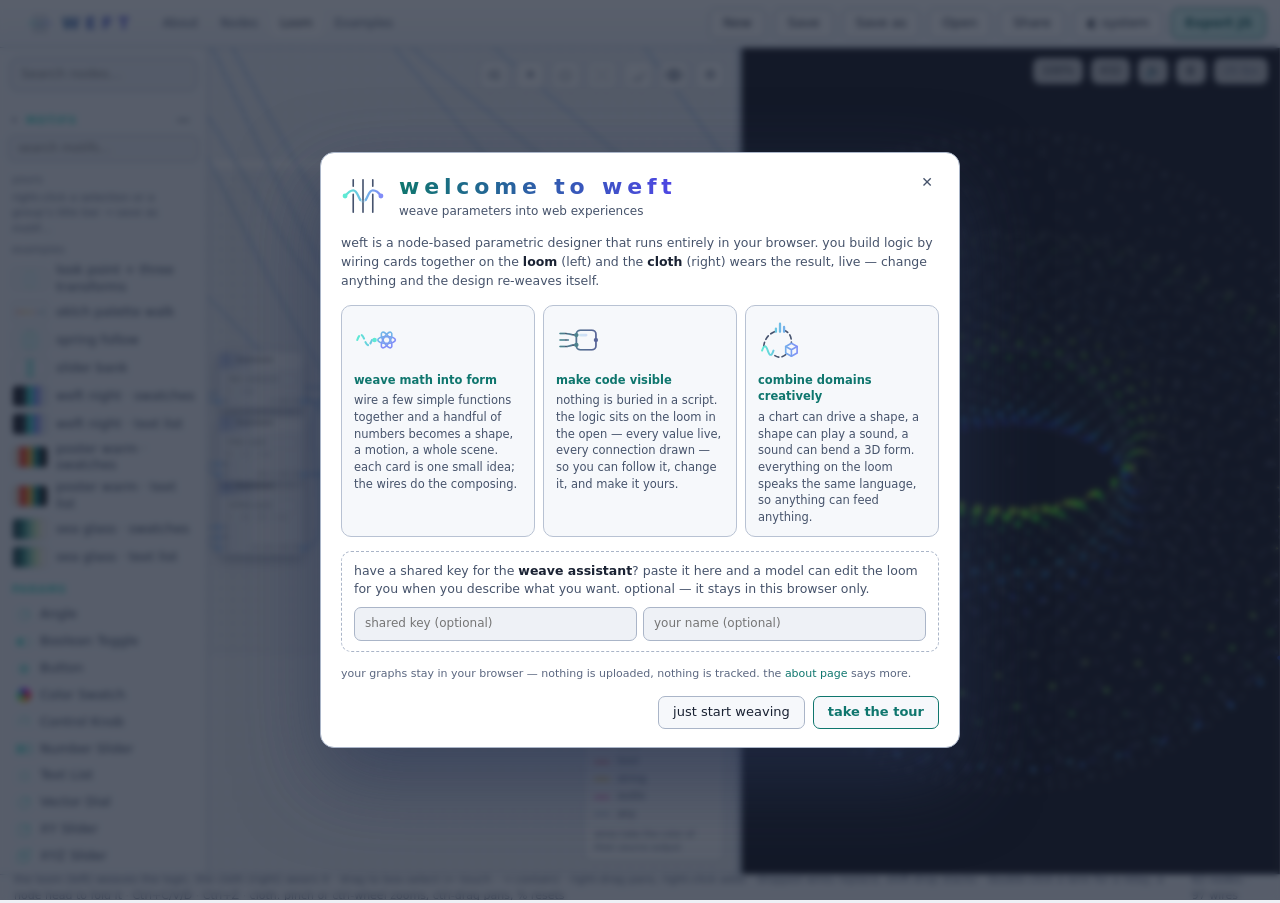
==== commit 43863503: "Light theme: a light palette, a toolbar toggle and a data-theme hook for embedders The light theme i" ====
--- a/index.html
+++ b/index.html
@@ -6,6 +6,7 @@
 <meta name="viewport" content="width=device-width, initial-scale=1, maximum-scale=1, user-scalable=no, viewport-fit=cover">
 <link rel="icon" type="image/svg+xml" href="favicon.svg">
 <link rel="stylesheet" href="style.css">
+<script src="js/theme.js"></script>
 </head>
 <body>
 <header id="toolbar">
@@ -22,6 +23,7 @@
     <button id="btnSaveAs" title="Download graph as JSON under a new name">Save as</button>
     <button id="btnLoad" title="Open a saved graph">Open</button>
     <button id="btnShare" title="Copy a link that carries the whole patch — no account, no server">Share</button>
+    <button id="btnTheme" title="Theme: system, light or dark">◐ system</button>
     <button id="btnExport" class="accent" title="Compile this graph to standalone JavaScript">Export JS</button>
     <a href="about.html" class="m-only">About</a>
     <a href="nodes.html" class="m-only">Nodes</a>
--- a/style.css
+++ b/style.css
@@ -37,6 +37,42 @@
   --accent-dim: var(--primary);
   --danger: #ff3b41;
   --palette-w: 208px;
+
+  /* theme tokens — the light theme (bottom of this file) swaps these; surfaces and ink
+   * that were hard-coded read them, so a theme is a token swap, not a fork */
+  --ink: 255, 255, 255;          /* rgb triplet of on-card ink: rgba(var(--ink), a) */
+  --shade: 0, 0, 0;              /* shadows */
+  --scrim: 5, 8, 13;             /* modal and drawer backdrops */
+  --glass-rgb: 16, 21, 31;       /* chips floating over the loom and cloth */
+  --glass-deep-rgb: 13, 17, 25;  /* params panel, assistant */
+  --cloth: #0b0e14;              /* what the canvas is cleared to (js/theme.js reads it) */
+  --anchor-fill: rgba(11, 14, 20, 0.85);
+  --sketch-wire: rgba(219, 226, 238, 0.28);
+  --rows-bg: rgba(21, 27, 41, 0.7);
+  --field-bg: #0c111c;
+  --field-line: #26304a;
+  --field-ink: #c8d2e4;
+  --code-bg: #0a0e16;
+  --code-ink: #a8c7fa;
+  --soft: #b9c2d4;
+  --hover: #1a2233;
+  --hover2: #223049;
+  --danger-wash: #3d1d26;
+  --accent-hi: #5eead4;          /* the accent, as text */
+  --warn: #f0b429;
+  --warn-line: #7a5a1e;
+  --grid-dot: #1b2334;
+  --scroll: #263048;
+  --brand-a: #5eead4;
+  --brand-b: #818cf8;
+  --bar-a: #121826;
+  --bar-b: #0e1420;
+  --go-a: #134e4a;
+  --go-b: #115e59;
+  --note-ink: #e8d5ac;
+  --accent-rgb: 94, 234, 212;    /* cloth overlays: anchors, stage frame (js/theme.js reads it) */
+  --sel-rgb: 74, 222, 128;       /* a selected anchor on the cloth */
+  --glass-hover: rgba(24, 32, 45, 0.92);
 }
 
 * { box-sizing: border-box; }
@@ -53,7 +89,7 @@
 button, input, select, textarea { font: inherit; color: inherit; }
 
 ::-webkit-scrollbar { width: 9px; height: 9px; }
-::-webkit-scrollbar-thumb { background: #263048; border-radius: 5px; }
+::-webkit-scrollbar-thumb { background: var(--scroll); border-radius: 5px; }
 ::-webkit-scrollbar-track { background: transparent; }
 
 .hidden { display: none !important; }
@@ -63,7 +99,7 @@
 #toolbar {
   display: flex; align-items: center; justify-content: space-between;
   height: 48px; padding: 0 14px;
-  background: linear-gradient(180deg, #121826, #0e1420);
+  background: linear-gradient(180deg, var(--bar-a), var(--bar-b));
   border-bottom: 1px solid var(--line);
   flex: none; z-index: 20;
 }
@@ -71,7 +107,7 @@
 .brand {
   display: flex; align-items: center;
   font-weight: 800; font-size: 16px; letter-spacing: 0.35em;
-  background: linear-gradient(90deg, #5eead4, #818cf8);
+  background: linear-gradient(90deg, var(--brand-a), var(--brand-b));
   -webkit-background-clip: text; background-clip: text; color: transparent;
   user-select: none;
 }
@@ -89,10 +125,10 @@
   border-radius: 7px; padding: 5px 13px; cursor: pointer;
   color: var(--text); transition: border-color .15s, background .15s;
 }
-.tools button:hover, .tools select:hover { border-color: var(--accent-dim); background: #1a2233; }
+.tools button:hover, .tools select:hover { border-color: var(--accent-dim); background: var(--hover); }
 
 .tools button.accent {
-  background: linear-gradient(135deg, #134e4a, #115e59);
+  background: linear-gradient(135deg, var(--go-a), var(--go-b));
   border-color: var(--accent-dim); color: var(--accent); font-weight: 600;
 }
 .tools button.accent:hover { background: linear-gradient(135deg, #115e59, #0f766e); }
@@ -104,7 +140,7 @@
   color: var(--dim); text-decoration: none;
   transition: color .15s, background .15s;
 }
-.nav-links a:hover { color: var(--accent); background: #1a2233; }
+.nav-links a:hover { color: var(--accent); background: var(--hover); }
 .nav-links a.here { color: var(--text); background: var(--panel2); }
 
 /* ================= layout ================= */
@@ -147,9 +183,9 @@
 .pal-item, .mo-item {
   display: flex; align-items: center; gap: 8px;
   padding: 4px 8px; border-radius: 6px; cursor: pointer;
-  color: #b9c2d4; user-select: none;
-}
-.pal-item:hover, .mo-item:hover { background: #1b2334; color: var(--text); }
+  color: var(--soft); user-select: none;
+}
+.pal-item:hover, .mo-item:hover { background: var(--hover); color: var(--text); }
 .pal-item, .mo-item { touch-action: none; }
 .pal-gap { height: 7px; }
 
@@ -189,7 +225,7 @@
 /* the ⋯ floats over the row's end on hover rather than reserving its width */
 .mo-more {
   position: absolute; right: 4px; top: 50%; transform: translateY(-50%);
-  padding: 0 5px; border-radius: 4px; color: var(--faint); background: #1b2334; visibility: hidden;
+  padding: 0 5px; border-radius: 4px; color: var(--faint); background: var(--hover); visibility: hidden;
 }
 .mo-item:hover .mo-more { visibility: visible; }
 .mo-more:hover { color: var(--text); background: var(--dark-300); }
@@ -217,7 +253,7 @@
 #editor {
   flex: 1; position: relative; overflow: hidden; min-width: 200px;
   background-color: var(--bg);
-  background-image: radial-gradient(circle, #1b2334 1px, transparent 1.4px);
+  background-image: radial-gradient(circle, var(--grid-dot) 1px, transparent 1.4px);
   background-size: 26px 26px;
   cursor: default;
 }
@@ -243,13 +279,13 @@
   position: fixed; z-index: 80; width: 196px;
   display: flex; flex-direction: column; gap: 8px;
   background: var(--panel2); border: 1px solid var(--line2); border-radius: 9px;
-  box-shadow: 0 14px 34px rgba(0, 0, 0, 0.55); padding: 9px;
+  box-shadow: 0 14px 34px rgba(var(--shade), 0.55); padding: 9px;
 }
 .cp-sv { position: relative; height: 128px; border-radius: 6px; cursor: crosshair; touch-action: none; }
 .cp-dot {
   position: absolute; width: 11px; height: 11px; margin: -5.5px;
   border: 2px solid #fff; border-radius: 50%;
-  box-shadow: 0 0 0 1px rgba(0, 0, 0, 0.55); pointer-events: none;
+  box-shadow: 0 0 0 1px rgba(var(--shade), 0.55); pointer-events: none;
 }
 .cp-hue, .cp-alpha { position: relative; height: 12px; border-radius: 6px; cursor: ew-resize; touch-action: none; }
 .cp-hue {
@@ -263,7 +299,7 @@
 .cp-pin {
   position: absolute; top: -2px; bottom: -2px; width: 4px; margin-left: -2px;
   border-radius: 2px; background: #fff;
-  box-shadow: 0 0 0 1px rgba(0, 0, 0, 0.55); pointer-events: none;
+  box-shadow: 0 0 0 1px rgba(var(--shade), 0.55); pointer-events: none;
 }
 .cp-row { display: flex; gap: 6px; }
 .cp-hex {
@@ -280,23 +316,23 @@
 .cp-recent:empty { display: none; }
 .cp-chip {
   width: 16px; height: 16px; border-radius: 50%; cursor: pointer;
-  box-shadow: inset 0 0 0 1px rgba(255, 255, 255, 0.18);
-}
-.cp-chip:hover { box-shadow: inset 0 0 0 1px rgba(255, 255, 255, 0.5); }
+  box-shadow: inset 0 0 0 1px rgba(var(--ink), 0.18);
+}
+.cp-chip:hover { box-shadow: inset 0 0 0 1px rgba(var(--ink), 0.5); }
 
 /* color port literal: a chip that opens the picker */
 .lit-swatch {
   display: inline-block; width: 15px; height: 15px; border-radius: 50%;
-  cursor: pointer; box-shadow: inset 0 0 0 1px rgba(255, 255, 255, 0.25);
-}
-.lit-swatch:hover { box-shadow: inset 0 0 0 1px rgba(255, 255, 255, 0.6); }
+  cursor: pointer; box-shadow: inset 0 0 0 1px rgba(var(--ink), 0.25);
+}
+.lit-swatch:hover { box-shadow: inset 0 0 0 1px rgba(var(--ink), 0.6); }
 
 /* settings popover (⚙ in loom tools) */
 #settingsPop {
   position: absolute; top: 46px; right: 12px; z-index: 30;
   display: flex; flex-direction: column; gap: 2px; min-width: 172px;
   background: var(--panel2); border: 1px solid var(--line2); border-radius: 9px;
-  box-shadow: 0 14px 34px rgba(0, 0, 0, 0.55); padding: 7px;
+  box-shadow: 0 14px 34px rgba(var(--shade), 0.55); padding: 7px;
 }
 .set-row {
   display: flex; align-items: center; gap: 8px;
@@ -313,20 +349,20 @@
   background: color-mix(in srgb, #c9a86a 9%, var(--panel2));
   border: 1px solid color-mix(in srgb, #c9a86a 28%, transparent);
   border-radius: 7px;
-  box-shadow: 0 6px 18px rgba(0, 0, 0, 0.3);
+  box-shadow: 0 6px 18px rgba(var(--shade), 0.3);
   cursor: grab;
 }
 .cnote.editing { cursor: auto; border-color: color-mix(in srgb, #c9a86a 55%, transparent); }
 .cnote.selected {
   outline: 1px solid var(--accent); outline-offset: 2px;
-  box-shadow: 0 0 7.5px rgba(94, 234, 212, 0.33), 0 6px 18px rgba(0, 0, 0, 0.3);
+  box-shadow: 0 0 7.5px rgba(94, 234, 212, 0.33), 0 6px 18px rgba(var(--shade), 0.3);
 }
 .cnote textarea {
   width: 100%; height: 100%; resize: none;
   background: none; border: none; outline: none;
   padding: 9px 11px;
   font: 12.5px/1.5 var(--font-ui);
-  color: color-mix(in srgb, #e8d5ac 75%, var(--text));
+  color: color-mix(in srgb, var(--note-ink) 75%, var(--text));
   pointer-events: none; /* click the note once to start editing */
 }
 .cnote textarea::placeholder { color: var(--faint); }
@@ -344,7 +380,7 @@
   position: absolute; left: 0; top: 0;
   border: 1px solid var(--line2);
   border-radius: 9px;
-  background: rgba(255, 255, 255, 0.02);
+  background: rgba(var(--ink), 0.02);
   pointer-events: none; /* the interior is canvas — only the bar is solid */
 }
 .gframe.folded {
@@ -382,19 +418,19 @@
 .node {
   position: absolute; left: 0; top: 0; min-width: 150px;
   background:
-    linear-gradient(90deg, color-mix(in srgb, var(--cat, #6b7891) 40%, transparent) 0%, rgba(20, 26, 40, 0) 50%),
+    linear-gradient(90deg, color-mix(in srgb, var(--cat, #6b7891) 40%, transparent) 0%, transparent 50%),
     var(--dark-200);
   border: 1px solid var(--dark-300); border-radius: 13px;
-  box-shadow: 0 10px 26px rgba(0, 0, 0, 0.4);
+  box-shadow: 0 10px 26px rgba(var(--shade), 0.4);
   font-size: 12px; user-select: none;
 }
 .node.selected {
   border-color: var(--primary);
-  box-shadow: 0 0 7.5px rgba(94, 234, 212, 0.33), 0 10px 26px rgba(0, 0, 0, 0.5);
+  box-shadow: 0 0 7.5px rgba(94, 234, 212, 0.33), 0 10px 26px rgba(var(--shade), 0.5);
 }
 .node.error {
   border-color: var(--danger);
-  box-shadow: 0 0 7.5px rgba(255, 59, 65, 0.4), 0 10px 26px rgba(0, 0, 0, 0.5);
+  box-shadow: 0 0 7.5px rgba(255, 59, 65, 0.4), 0 10px 26px rgba(var(--shade), 0.5);
 }
 
 .node-head {
@@ -421,7 +457,7 @@
 
 .node-rows {
   padding: 8px 0 5px;
-  background: rgba(21, 27, 41, 0.7);
+  background: var(--rows-bg);
   border-radius: 0 0 12px 12px;
 }
 .node.bare .node-rows { background: none; }
@@ -534,19 +570,19 @@
  * --tkG/--tkO major) — a 1px line at the left edge of a tile, repeated */
 .sl-rule::before {  /* minor ticks, hanging under the rule */
   content: ''; position: absolute; left: 0; right: 0; top: 3px; height: 4px;
-  background-image: linear-gradient(90deg, rgba(255, 255, 255, 0.20) 0 1px, transparent 1px);
+  background-image: linear-gradient(90deg, rgba(var(--ink), 0.20) 0 1px, transparent 1px);
   background-size: var(--tkg, 10px) 100%; background-position: var(--tko, 0px) 0;
 }
 .sl-rule::after {   /* major ticks */
   content: ''; position: absolute; left: 0; right: 0; top: 3px; height: 7px;
-  background-image: linear-gradient(90deg, rgba(255, 255, 255, 0.34) 0 1px, transparent 1px);
+  background-image: linear-gradient(90deg, rgba(var(--ink), 0.34) 0 1px, transparent 1px);
   background-size: var(--tkG, 50px) 100%; background-position: var(--tkO, 0px) 0;
 }
 .sl-fill { position: absolute; left: 0; top: 0; bottom: 0; border-radius: 1px; background: var(--type-number); }
-.sl-zero { position: absolute; top: -3px; width: 1px; height: 9px; background: rgba(255, 255, 255, 0.55); }
+.sl-zero { position: absolute; top: -3px; width: 1px; height: 9px; background: rgba(var(--ink), 0.55); }
 .sl-zero::after {
   content: attr(data-n); position: absolute; top: 9px; left: -2px;
-  font: 8px var(--font-val); color: rgba(255, 255, 255, 0.38);
+  font: 8px var(--font-val); color: rgba(var(--ink), 0.38);
 }
 .sl-thumb {
   position: absolute; top: 50%; width: 9px; height: 9px; margin-left: -4.5px;
@@ -556,7 +592,7 @@
 .sl-ends { display: flex; justify-content: space-between; margin-top: 7px; padding: 0 2px; }
 .sl-ends input {
   width: 52px; padding: 0 2px; background: transparent; border: 1px solid transparent;
-  border-radius: 3px; color: rgba(255, 255, 255, 0.22); font: 9px var(--font-val); outline: none;
+  border-radius: 3px; color: rgba(var(--ink), 0.22); font: 9px var(--font-val); outline: none;
 }
 .sl-ends input:last-child { text-align: right; }
 .sl-ends input:hover, .sl-ends input:focus { border-color: var(--dark-400); background: var(--dark-150); color: var(--white-80); }
@@ -586,7 +622,7 @@
   position: absolute; left: -2px; right: -2px; top: calc(100% + 6px); z-index: 30;
   display: flex; flex-direction: column; gap: 5px;
   background: var(--panel2); border: 1px solid var(--line2); border-radius: 9px;
-  box-shadow: 0 14px 34px rgba(0, 0, 0, 0.55); padding: 8px;
+  box-shadow: 0 14px 34px rgba(var(--shade), 0.55); padding: 8px;
 }
 .sl-opts.kn-opts { left: -44px; right: -44px; }
 .sl-opt-row { display: flex; align-items: center; gap: 7px; }
@@ -596,18 +632,18 @@
 
 /* --- Knob / Angle: rotary dials in the number wire color --- */
 .kn { display: flex; flex-direction: column; align-items: center; gap: 2px; padding: 6px 10px 8px; border-radius: 8px; }
-.kn:hover, .pad:hover { background: rgba(255, 255, 255, 0.025); box-shadow: inset 0 0 0 1px var(--dark-300); }
+.kn:hover, .pad:hover { background: rgba(var(--ink), 0.025); box-shadow: inset 0 0 0 1px var(--dark-300); }
 /* the drag handle on a control whose face is all drag surface */
 .ctl-head { display: flex; align-items: center; justify-content: center; gap: 5px; align-self: stretch; min-height: 15px; cursor: grab; }
 .ctl-head:active { cursor: grabbing; }
 .ctl-grip {
   flex: none; width: 8px; height: 11px; opacity: 0.55;
-  background-image: radial-gradient(circle, rgba(255, 255, 255, 0.75) 1px, transparent 1.25px);
+  background-image: radial-gradient(circle, rgba(var(--ink), 0.75) 1px, transparent 1.25px);
   background-size: 4px 4px;
 }
 .ctl-head:hover .ctl-grip { opacity: 1; }
 .ctl-name { min-width: 0; min-height: 0; line-height: 15px; }
-.ctl-head.unnamed .ctl-name { color: rgba(255, 255, 255, 0.28); }
+.ctl-head.unnamed .ctl-name { color: rgba(var(--ink), 0.28); }
 .ctl-head:hover .ctl-name { color: var(--white-80); }
 .pm-body .ctl-grip, .pm-body .ctl-head.unnamed { display: none; }
 .pm-body .kn:hover, .pm-body .pad:hover { background: none; box-shadow: none; }
@@ -616,7 +652,7 @@
 .dial-track { fill: none; stroke: var(--dark-400); stroke-width: 2; stroke-linecap: round; }
 .dial-fill { fill: none; stroke: var(--type-number); stroke-width: 2; stroke-linecap: round; }
 .dial-ind { fill: var(--type-number); filter: drop-shadow(0 0 4px rgba(62, 154, 255, 0.7)); }
-.dial-tick { stroke: rgba(255, 255, 255, 0.30); stroke-width: 1; }
+.dial-tick { stroke: rgba(var(--ink), 0.30); stroke-width: 1; }
 .dial-needle { stroke: var(--type-number); stroke-width: 2; stroke-linecap: round; filter: drop-shadow(0 0 4px rgba(62, 154, 255, 0.5)); }
 .dial-hub { fill: var(--type-number); }
 .node-body input.sl-val.kn-val { width: 100%; flex: none; text-align: center; font-size: 15px; }
@@ -638,8 +674,8 @@
 .pad-xyz .pad-svg .pad-zgrip { cursor: nesw-resize; }
 .pad-hit { fill: transparent; }
 .pad-bg { fill: var(--dark-150); stroke: var(--dark-400); }
-.pad-grid { fill: none; stroke: rgba(255, 255, 255, 0.06); stroke-width: 1; }
-.pad-zero { fill: none; stroke: rgba(255, 255, 255, 0.18); stroke-width: 1; }
+.pad-grid { fill: none; stroke: rgba(var(--ink), 0.06); stroke-width: 1; }
+.pad-zero { fill: none; stroke: rgba(var(--ink), 0.18); stroke-width: 1; }
 .pad-hair { fill: none; stroke: var(--pad); stroke-width: 1; opacity: 0.4; }
 .pad-ray { stroke: var(--pad); stroke-width: 2; stroke-linecap: round; }
 .pad-hub { fill: var(--pad); }
@@ -647,11 +683,11 @@
 .pad-foot { display: grid; grid-auto-flow: column; grid-auto-columns: 1fr; gap: 4px; align-self: stretch; }
 .pad-col { display: flex; flex-direction: column; align-items: center; min-width: 0; }
 .node-body input.sl-val.pad-val { width: 100%; flex: none; padding: 1px 0; text-align: center; color: var(--pad); font-size: 12px; }
-.pad-cap { max-width: 100%; overflow: hidden; text-overflow: ellipsis; white-space: nowrap; color: rgba(255, 255, 255, 0.28); font: 9px var(--font-val); }
+.pad-cap { max-width: 100%; overflow: hidden; text-overflow: ellipsis; white-space: nowrap; color: rgba(var(--ink), 0.28); font: 9px var(--font-val); }
 /* the XYZ box: walls behind, the lit slice at the point's depth, the corner handle for z */
-.pad-wall { fill: rgba(255, 255, 255, 0.025); }
-.pad-hidden { fill: none; stroke: rgba(255, 255, 255, 0.16); stroke-width: 1; stroke-dasharray: 2 3; }
-.pad-box { fill: none; stroke: rgba(255, 255, 255, 0.32); stroke-width: 1; stroke-linejoin: round; }
+.pad-wall { fill: rgba(var(--ink), 0.025); }
+.pad-hidden { fill: none; stroke: rgba(var(--ink), 0.16); stroke-width: 1; stroke-dasharray: 2 3; }
+.pad-box { fill: none; stroke: rgba(var(--ink), 0.32); stroke-width: 1; stroke-linejoin: round; }
 .pad-slice { fill: color-mix(in srgb, var(--pad) 13%, transparent); stroke: var(--pad); stroke-width: 1.5; }
 .pad-depth { fill: none; stroke: var(--pad); stroke-width: 1; stroke-dasharray: 2 3; opacity: 0.55; }
 .pad-ghost { fill: var(--pad); opacity: 0.55; }
@@ -686,10 +722,10 @@
 .gm-plot { position: relative; line-height: 0; }
 .gm-svg { display: block; width: 100%; height: auto; overflow: visible; touch-action: none; cursor: grab; }
 .gm-bg { fill: var(--dark-150); stroke: var(--dark-400); }
-.gm-handles { fill: none; stroke: rgba(255, 255, 255, 0.34); stroke-width: 1; }
+.gm-handles { fill: none; stroke: rgba(var(--ink), 0.34); stroke-width: 1; }
 .gm-curve { fill: none; stroke: var(--type-number); stroke-width: 1.8; stroke-linejoin: round; }
 .gm-curve.none { stroke-dasharray: 3 4; opacity: 0.5; }
-.gm-rays { fill: none; stroke: rgba(255, 255, 255, 0.22); stroke-width: 1; stroke-dasharray: 2 3; pointer-events: none; }
+.gm-rays { fill: none; stroke: rgba(var(--ink), 0.22); stroke-width: 1; stroke-dasharray: 2 3; pointer-events: none; }
 .gm-dots { fill: var(--white-80); pointer-events: none; }
 .gm-grip { fill: var(--dark-100); stroke: var(--white-100); stroke-width: 1.4; cursor: grab; }
 .gm-chip {
@@ -749,15 +785,15 @@
 .sw { display: flex; flex-direction: column; align-items: center; gap: 2px; padding: 2px; }
 .sw-circle {
   width: 36px; height: 36px; border-radius: 50%; cursor: pointer;
-  border: 1px solid rgba(255, 255, 255, 0.18);
-  box-shadow: 0 4px 12px rgba(0, 0, 0, 0.4);
+  border: 1px solid rgba(var(--ink), 0.18);
+  box-shadow: 0 4px 12px rgba(var(--shade), 0.4);
 }
 .sw input[type="color"] { position: absolute; width: 0; height: 0; opacity: 0; pointer-events: none; }
 /* alpha strip under the circle — checkerboard shows through as a fades */
 .sw-alpha {
   -webkit-appearance: none; appearance: none; display: block;
   width: 36px; height: 8px; margin: 0; padding: 0; cursor: ew-resize;
-  border: 1px solid rgba(255, 255, 255, 0.18); border-radius: 4px;
+  border: 1px solid rgba(var(--ink), 0.18); border-radius: 4px;
   background:
     linear-gradient(90deg, transparent, var(--sw, #fff)),
     repeating-conic-gradient(rgba(255, 255, 255, 0.25) 0 25%, transparent 0 50%) 0 0 / 6px 6px,
@@ -832,8 +868,8 @@
 
 .expr-src {
   width: 100%; padding: 3px 7px;
-  background: #0c111c; border: 1px solid #26304a; border-radius: 6px;
-  color: #c8d2e4; font: 11px/1.45 ui-monospace, Consolas, monospace; outline: none;
+  background: var(--field-bg); border: 1px solid var(--field-line); border-radius: 6px;
+  color: var(--field-ink); font: 11px/1.45 ui-monospace, Consolas, monospace; outline: none;
   display: block; resize: none; overflow: hidden;
   white-space: pre-wrap; overflow-wrap: anywhere;
 }
@@ -842,19 +878,19 @@
 .expr-vars { display: flex; flex-wrap: wrap; gap: 4px; align-items: center; margin-top: 4px; }
 .var-chip {
   display: inline-flex; align-items: center; gap: 1px; height: 20px; padding: 0 1px 0 6px;
-  background: #0c111c; border: 1px solid #26304a; border-radius: 5px;
+  background: var(--field-bg); border: 1px solid var(--field-line); border-radius: 5px;
 }
 .var-chip:focus-within { border-color: var(--accent-dim); }
 .node-body .var-chip input.js-name {
   background: none; border: 0; border-radius: 0; padding: 0; min-width: 1ch; max-width: 14ch;
-  color: #c8d2e4; font: 11px var(--font-val);
+  color: var(--field-ink); font: 11px var(--font-val);
 }
 
 /* --- Custom JS (meta/js): code body + port editor --- */
 .js-code {
   width: 100%; margin-top: 4px; padding: 4px 7px; display: block;
-  background: #0c111c; border: 1px solid #26304a; border-radius: 6px;
-  color: #c8d2e4; font: 11px/1.5 ui-monospace, Consolas, monospace;
+  background: var(--field-bg); border: 1px solid var(--field-line); border-radius: 6px;
+  color: var(--field-ink); font: 11px/1.5 ui-monospace, Consolas, monospace;
   outline: none; resize: vertical; tab-size: 2; white-space: pre;
 }
 .js-code:focus { border-color: var(--accent-dim); }
@@ -872,7 +908,7 @@
   background: none; border: 0; border-radius: 3px; color: var(--white-40); opacity: 0.6; cursor: pointer;
 }
 .port-x svg { width: 8px; height: 8px; display: block; }
-.port-x:hover, .port-x:focus-visible { opacity: 1; color: var(--type-bool); background: rgba(255, 255, 255, 0.06); outline: none; }
+.port-x:hover, .port-x:focus-visible { opacity: 1; color: var(--type-bool); background: rgba(var(--ink), 0.06); outline: none; }
 .js-add {
   color: var(--white-40); cursor: pointer; font: 10px var(--font-ui);
   padding: 1px 2px; user-select: none;
@@ -884,7 +920,7 @@
 #quickAdd {
   position: absolute; z-index: 30; width: 232px;
   background: var(--panel2); border: 1px solid var(--line2); border-radius: 10px;
-  box-shadow: 0 16px 40px rgba(0, 0, 0, 0.55);
+  box-shadow: 0 16px 40px rgba(var(--shade), 0.55);
   overflow: hidden;
 }
 #quickAdd input {
@@ -894,9 +930,9 @@
 .qa-list { max-height: 264px; overflow-y: auto; padding: 4px; }
 .qa-item {
   display: flex; align-items: center; gap: 8px;
-  padding: 4px 9px; border-radius: 6px; cursor: pointer; color: #b9c2d4;
-}
-.qa-item:hover, .qa-item.active { background: #223049; color: var(--text); }
+  padding: 4px 9px; border-radius: 6px; cursor: pointer; color: var(--soft);
+}
+.qa-item:hover, .qa-item.active { background: var(--hover2); color: var(--text); }
 .qa-cat { margin-left: auto; font-size: 10px; color: var(--faint); }
 
 #marquee {
@@ -915,13 +951,13 @@
   position: fixed; z-index: 90; pointer-events: none;
   background: var(--panel2); border: 1px solid var(--accent-dim);
   border-radius: 7px; padding: 4px 11px; font-size: 12px; color: var(--text);
-  box-shadow: 0 10px 26px rgba(0, 0, 0, 0.5);
+  box-shadow: 0 10px 26px rgba(var(--shade), 0.5);
 }
 
 /* wire color key */
 #typeKey {
   position: absolute; right: 12px; bottom: 12px; z-index: 12;
-  background: rgba(16, 21, 31, 0.88); border: 1px solid var(--line);
+  background: rgba(var(--glass-rgb), 0.88); border: 1px solid var(--line);
   border-radius: 9px; font-size: 10px; color: var(--dim);
   backdrop-filter: blur(4px); min-width: 108px; overflow: hidden;
   user-select: none;
@@ -944,7 +980,7 @@
 }
 #loomTools button {
   width: 30px; height: 30px; padding: 5px; cursor: pointer;
-  background: rgba(16, 21, 31, 0.88); border: 1px solid var(--line);
+  background: rgba(var(--glass-rgb), 0.88); border: 1px solid var(--line);
   border-radius: 8px; color: var(--dim); backdrop-filter: blur(4px);
   transition: border-color .15s, color .15s;
 }
@@ -958,9 +994,9 @@
   position: absolute; top: 52px; right: 12px; bottom: 12px; width: 340px;
   max-width: calc(100% - 24px); z-index: 12;
   display: flex; flex-direction: column;
-  background: rgba(13, 17, 25, 0.94); border: 1px solid var(--line2);
+  background: rgba(var(--glass-deep-rgb), 0.94); border: 1px solid var(--line2);
   border-radius: 12px; backdrop-filter: blur(8px);
-  box-shadow: 0 12px 40px rgba(0, 0, 0, 0.45);
+  box-shadow: 0 12px 40px rgba(var(--shade), 0.45);
 }
 #assistant.hidden { display: none; }
 .as-head {
@@ -998,8 +1034,8 @@
   font-size: 12px; line-height: 1.5; white-space: pre-wrap; word-break: break-word;
 }
 .as-msg.user { align-self: flex-end; background: rgba(94, 234, 212, 0.10); border: 1px solid rgba(94, 234, 212, 0.22); }
-.as-msg.assistant { align-self: flex-start; background: rgba(16, 21, 31, 0.9); border: 1px solid var(--line2); }
-.as-msg.note { align-self: center; font-size: 11px; color: #5eead4; background: none; padding: 2px 6px; }
+.as-msg.assistant { align-self: flex-start; background: rgba(var(--glass-rgb), 0.9); border: 1px solid var(--line2); }
+.as-msg.note { align-self: center; font-size: 11px; color: var(--accent-hi); background: none; padding: 2px 6px; }
 .as-msg.note.error { color: #f87171; white-space: pre-wrap; }
 .as-msg.shuttle { align-self: flex-start; background: none; padding: 2px 4px; line-height: 0; }
 /* rendered Markdown in the model's replies */
@@ -1015,7 +1051,7 @@
 .as-msg.md strong { font-weight: 600; color: var(--text); }
 .as-msg.md code {
   font-family: ui-monospace, SFMono-Regular, Menlo, Consolas, monospace; font-size: 11px;
-  padding: 1px 4px; border-radius: 4px; background: rgba(255, 255, 255, 0.06); border: 1px solid var(--line);
+  padding: 1px 4px; border-radius: 4px; background: rgba(var(--ink), 0.06); border: 1px solid var(--line);
 }
 .as-msg.md pre {
   margin: 0 0 7px; padding: 7px 9px; border-radius: 7px; overflow-x: auto;
@@ -1024,7 +1060,7 @@
 .as-msg.md pre code { padding: 0; border: 0; background: none; white-space: pre; }
 .as-msg.md blockquote { margin: 0 0 7px; padding-left: 9px; border-left: 2px solid var(--accent-dim); color: var(--dim); }
 .as-msg.md hr { border: 0; border-top: 1px solid var(--line2); margin: 8px 0; }
-.as-msg.md a { color: #5eead4; }
+.as-msg.md a { color: var(--accent-hi); }
 .as-foot { padding: 8px 10px 10px; border-top: 1px solid var(--line); }
 .as-snap { display: flex; align-items: center; gap: 6px; font-size: 10.5px; color: var(--faint); margin-bottom: 6px; cursor: pointer; flex-wrap: wrap; }
 .as-snap .as-hint { flex-basis: 100%; padding-left: 19px; font-size: 10px; color: var(--faint); opacity: 0.75; }
@@ -1038,7 +1074,7 @@
 .as-send {
   width: 34px; height: 34px; cursor: pointer; flex: none;
   background: rgba(94, 234, 212, 0.12); border: 1px solid rgba(94, 234, 212, 0.35);
-  border-radius: 8px; color: #5eead4;
+  border-radius: 8px; color: var(--accent-hi);
 }
 .as-send:hover { background: rgba(94, 234, 212, 0.2); }
 .as-send:disabled { opacity: 0.4; cursor: default; }
@@ -1071,12 +1107,12 @@
 .node.cluster {
   box-shadow: 3px 5px 0 -1px color-mix(in srgb, var(--dark-300) 75%, var(--cat, #8494ad)),
     6px 10px 0 -2px color-mix(in srgb, var(--dark-300) 45%, transparent),
-    0 10px 26px rgba(0, 0, 0, 0.4);
+    0 10px 26px rgba(var(--shade), 0.4);
 }
 .node.cluster.selected {
   box-shadow: 3px 5px 0 -1px color-mix(in srgb, var(--dark-300) 75%, var(--cat, #8494ad)),
     6px 10px 0 -2px color-mix(in srgb, var(--dark-300) 45%, transparent),
-    0 0 7.5px rgba(94, 234, 212, 0.33), 0 10px 26px rgba(0, 0, 0, 0.5);
+    0 0 7.5px rgba(94, 234, 212, 0.33), 0 10px 26px rgba(var(--shade), 0.5);
 }
 .node.cluster .node-head .title[contenteditable="true"] {
   outline: 1px solid var(--primary); outline-offset: 2px; border-radius: 4px; cursor: text;
@@ -1180,8 +1216,8 @@
 /* any input in a custom node body defaults to the dark style —
    prevents white-on-white fields when a body forgets to style its inputs */
 .node-body input[type="number"], .node-body input[type="text"] {
-  background: #0c111c; border: 1px solid #26304a; border-radius: 5px;
-  color: #c8d2e4; font-size: 11px; padding: 1px 5px; outline: none;
+  background: var(--field-bg); border: 1px solid var(--field-line); border-radius: 5px;
+  color: var(--field-ink); font-size: 11px; padding: 1px 5px; outline: none;
 }
 .node-body input[type="number"]:focus, .node-body input[type="text"]:focus {
   border-color: var(--accent-dim);
@@ -1198,23 +1234,23 @@
   border-color: var(--dark-400); background: var(--dark-150);
 }
 .node-body input.sl-val { color: var(--type-number); font: 18px/1 var(--font-val); }
-.node-body .sl-ends input { color: rgba(255, 255, 255, 0.22); font: 9px var(--font-val); }
+.node-body .sl-ends input { color: rgba(var(--ink), 0.22); font: 9px var(--font-val); }
 
 #ctxMenu {
   position: absolute; z-index: 30; min-width: 130px;
   background: var(--panel2); border: 1px solid var(--line2); border-radius: 9px;
-  box-shadow: 0 14px 34px rgba(0, 0, 0, 0.55); padding: 4px;
+  box-shadow: 0 14px 34px rgba(var(--shade), 0.55); padding: 4px;
 }
 .ctx-item { padding: 5px 11px; border-radius: 6px; cursor: pointer; }
-.ctx-item:hover { background: #223049; }
-.ctx-item.danger:hover { background: #3d1d26; color: var(--danger); }
+.ctx-item:hover { background: var(--hover2); }
+.ctx-item.danger:hover { background: var(--danger-wash); color: var(--danger); }
 .ctx-item.off { color: var(--faint); cursor: default; }
 .ctx-item.off:hover { background: none; }
 /* the same menu outside the loom (App.popMenu — motif rows, the library ⋯) */
 .ctx-pop {
   position: fixed; z-index: 70; min-width: 150px;
   background: var(--panel2); border: 1px solid var(--line2); border-radius: 9px;
-  box-shadow: 0 14px 34px rgba(0, 0, 0, 0.55); padding: 4px;
+  box-shadow: 0 14px 34px rgba(var(--shade), 0.55); padding: 4px;
 }
 
 /* ---------------- splitter + preview ---------------- */
@@ -1235,12 +1271,12 @@
 #domLayer { position: absolute; inset: 0; pointer-events: none; overflow: hidden; }
 .weft-btn {
   position: absolute; transform: translate(-50%, -50%); pointer-events: auto;
-  background: rgba(16, 21, 31, 0.88); color: var(--text);
+  background: rgba(var(--glass-rgb), 0.88); color: var(--text);
   border: 1px solid rgba(94, 234, 212, 0.55); border-radius: 999px;
   padding: 7px 16px; font: 500 13px Inter, system-ui, sans-serif;
   cursor: pointer; backdrop-filter: blur(4px); user-select: none;
 }
-.weft-btn:hover { border-color: #5eead4; background: rgba(24, 32, 45, 0.92); }
+.weft-btn:hover { border-color: var(--accent-hi); background: var(--glass-hover); }
 .weft-btn:active { transform: translate(-50%, -50%) scale(0.96); background: rgba(94, 234, 212, 0.18); }
 
 /* disp/element — real DOM laid over the cloth where its geometry sits */
@@ -1251,20 +1287,20 @@
   background: transparent; border: 0; font: 500 14px Inter, system-ui, sans-serif;
   user-select: none;
 }
-.weft-el:focus-visible { outline: 2px solid #5eead4; outline-offset: 2px; border-radius: 6px; }
+.weft-el:focus-visible { outline: 2px solid var(--accent-hi); outline-offset: 2px; border-radius: 6px; }
 
 #viewHud {
   position: absolute; top: 10px; right: 12px; display: flex; gap: 8px; align-items: center;
 }
 #viewHud button {
-  background: rgba(16, 21, 31, 0.75); border: 1px solid var(--line2);
+  background: rgba(var(--glass-rgb), 0.75); border: 1px solid var(--line2);
   border-radius: 7px; width: 30px; height: 26px; cursor: pointer; color: var(--text);
   backdrop-filter: blur(4px);
 }
 #viewHud button:hover { border-color: var(--accent-dim); }
 #fps {
   font-size: 11px; color: var(--faint);
-  background: rgba(16, 21, 31, 0.75); border: 1px solid var(--line);
+  background: rgba(var(--glass-rgb), 0.75); border: 1px solid var(--line);
   border-radius: 7px; padding: 4px 9px; backdrop-filter: blur(4px);
 }
 #btnMute.muted { color: var(--faint); }
@@ -1272,12 +1308,12 @@
 #btnTune:hover { color: var(--text); }
 #btnCam { width: auto !important; padding: 0 8px; font-size: 11px; color: var(--faint); font-variant-numeric: tabular-nums; }
 #btnCam:hover { color: var(--text); }
-#btnCam.active { color: #5eead4; border-color: rgba(94, 234, 212, 0.45); }
+#btnCam.active { color: var(--accent-hi); border-color: rgba(94, 234, 212, 0.45); }
 
 /* audio node bodies — note / root pickers */
 .aud-sel {
   width: 100%; margin: 2px 0;
-  background: rgba(16, 21, 31, 0.8); color: var(--text);
+  background: rgba(var(--glass-rgb), 0.8); color: var(--text);
   border: 1px solid var(--line); border-radius: 6px;
   font: inherit; font-size: 11px; padding: 3px 5px; cursor: pointer;
 }
@@ -1297,7 +1333,7 @@
 
 .modal {
   position: fixed; inset: 0; z-index: 50;
-  background: rgba(5, 8, 13, 0.72);
+  background: rgba(var(--scrim), 0.72);
   display: flex; align-items: center; justify-content: center;
   backdrop-filter: blur(3px);
 }
@@ -1309,7 +1345,7 @@
   width: min(760px, 92vw); max-height: 86vh;
   display: flex; flex-direction: column; gap: 10px;
   background: var(--panel2); border: 1px solid var(--line2); border-radius: 14px;
-  box-shadow: 0 30px 80px rgba(0, 0, 0, 0.6);
+  box-shadow: 0 30px 80px rgba(var(--shade), 0.6);
   padding: 18px 20px;
 }
 .modal-head { display: flex; justify-content: space-between; align-items: center; font-size: 15px; }
@@ -1318,12 +1354,12 @@
 }
 .modal-head .ghost:hover { color: var(--text); }
 .modal-note { margin: 0; color: var(--dim); font-size: 12px; }
-.modal-note code { color: var(--accent); background: #0c111c; padding: 1px 5px; border-radius: 4px; }
+.modal-note code { color: var(--accent); background: var(--field-bg); padding: 1px 5px; border-radius: 4px; }
 
 #exportCode {
   flex: 1; min-height: 280px; resize: none;
-  background: #0a0e16; border: 1px solid var(--line); border-radius: 9px;
-  color: #a8c7fa; font: 11px/1.5 ui-monospace, Consolas, monospace;
+  background: var(--code-bg); border: 1px solid var(--line); border-radius: 9px;
+  color: var(--code-ink); font: 11px/1.5 ui-monospace, Consolas, monospace;
   padding: 10px 12px; outline: none; white-space: pre; overflow: auto;
 }
 .modal-actions { display: flex; gap: 8px; justify-content: flex-end; }
@@ -1365,7 +1401,7 @@
   font: inherit; color: inherit;
   border: 1px solid var(--dark-300); border-radius: 13px;
   background:
-    linear-gradient(90deg, color-mix(in srgb, var(--cat, #6b7891) 34%, transparent) 0%, rgba(20, 26, 40, 0) 52%),
+    linear-gradient(90deg, color-mix(in srgb, var(--cat, #6b7891) 34%, transparent) 0%, transparent 52%),
     var(--dark-200);
   transition: border-color 0.14s ease, transform 0.14s ease;
 }
@@ -1394,7 +1430,7 @@
 .gal-foot .gal-cat { color: var(--cat, var(--white-80)); font: 10px var(--font-ui); }
 .gal-need {
   padding: 1px 6px; border-radius: 5px; font: 10px var(--font-ui);
-  border: 1px solid #7a5a1e; color: #f0b429;
+  border: 1px solid var(--warn-line); color: var(--warn);
 }
 .gal-empty { margin: 34px 0 0; text-align: center; color: var(--white-40); font-size: 12px; }
 
@@ -1409,7 +1445,7 @@
 .wl-mark svg { width: 100%; height: 100%; display: block; }
 .wl-title {
   font-size: 22px; font-weight: 800; letter-spacing: 0.22em;
-  background: linear-gradient(90deg, #5eead4, #818cf8);
+  background: linear-gradient(90deg, var(--brand-a), var(--brand-b));
   -webkit-background-clip: text; background-clip: text; color: transparent;
 }
 .wl-sub { font-size: 12px; color: var(--dim); }
@@ -1458,13 +1494,13 @@
 .tour-dim { position: absolute; inset: 0; }
 .tour-spot {
   position: absolute; border-radius: 10px; pointer-events: none;
-  box-shadow: 0 0 0 100vmax rgba(5, 8, 13, 0.7), 0 0 0 1px rgba(94, 234, 212, 0.55), 0 0 26px rgba(94, 234, 212, 0.25);
+  box-shadow: 0 0 0 100vmax rgba(var(--scrim), 0.7), 0 0 0 1px rgba(94, 234, 212, 0.55), 0 0 26px rgba(94, 234, 212, 0.25);
   transition: left .25s ease, top .25s ease, width .25s ease, height .25s ease;
 }
 .tour-card {
   position: absolute; display: flex; flex-direction: column; gap: 6px;
   background: var(--panel2); border: 1px solid var(--line2); border-radius: 12px;
-  box-shadow: 0 20px 60px rgba(0, 0, 0, 0.6); padding: 14px 16px 12px;
+  box-shadow: 0 20px 60px rgba(var(--shade), 0.6); padding: 14px 16px 12px;
   transition: left .25s ease, top .25s ease;
 }
 .tour-n { font-size: 9.5px; font-weight: 700; letter-spacing: 0.12em; text-transform: uppercase; color: var(--faint); }
@@ -1512,8 +1548,8 @@
 #portTip {
   position: absolute; z-index: 32; pointer-events: none;
   padding: 5px 9px; border-radius: 7px; white-space: nowrap;
-  background: rgba(16, 21, 31, 0.95); border: 1px solid var(--line2); color: var(--text);
-  font-size: 11px; box-shadow: 0 8px 22px rgba(0, 0, 0, 0.5);
+  background: rgba(var(--glass-rgb), 0.95); border: 1px solid var(--line2); color: var(--text);
+  font-size: 11px; box-shadow: 0 8px 22px rgba(var(--shade), 0.5);
 }
 
 @media (pointer: coarse) {
@@ -1546,7 +1582,7 @@
     display: none; flex-direction: column; align-items: stretch; gap: 4px;
     min-width: 176px; padding: 6px;
     background: var(--panel2); border: 1px solid var(--line2); border-radius: 10px;
-    box-shadow: 0 16px 40px rgba(0, 0, 0, 0.55);
+    box-shadow: 0 16px 40px rgba(var(--shade), 0.55);
   }
   body.menu-open #toolbar .tools { display: flex; }
   #toolbar .tools button { padding: 9px 13px; text-align: left; }
@@ -1565,7 +1601,7 @@
   #palette {
     position: fixed; left: 0; top: 48px; bottom: 0; width: min(300px, 84vw); z-index: 44;
     transform: translateX(-102%); transition: transform .25s ease;
-    box-shadow: 0 0 40px rgba(0, 0, 0, 0.55);
+    box-shadow: 0 0 40px rgba(var(--shade), 0.55);
   }
   body.palette-open #palette { transform: none; }
   body.palette-open #paletteBackdrop { display: block; }
@@ -1610,10 +1646,10 @@
 #params {
   position: absolute; top: 52px; left: 12px; bottom: 12px; width: 320px; max-width: calc(100% - 24px); z-index: 11; /* below the loom tools row, like the assistant */
   display: flex; flex-direction: column;
-  background: rgba(13, 17, 25, 0.94); border: 1px solid var(--line2); border-radius: 12px;
-  backdrop-filter: blur(8px); box-shadow: 0 12px 40px rgba(0, 0, 0, 0.45);
-}
-#paletteBackdrop { display: none; position: fixed; inset: 48px 0 0 0; z-index: 43; background: rgba(5, 8, 13, 0.5); }
+  background: rgba(var(--glass-deep-rgb), 0.94); border: 1px solid var(--line2); border-radius: 12px;
+  backdrop-filter: blur(8px); box-shadow: 0 12px 40px rgba(var(--shade), 0.45);
+}
+#paletteBackdrop { display: none; position: fixed; inset: 48px 0 0 0; z-index: 43; background: rgba(var(--scrim), 0.5); }
 .pm-head {
   display: flex; align-items: center; gap: 8px; flex: none;
   height: 42px; padding: 0 8px 0 14px; border-bottom: 1px solid var(--line);
@@ -1646,7 +1682,7 @@
 .pm-sec-count { font-size: 10px; color: var(--faint); }
 /* the strip: the panel folded to a bar at the loom's left; a click opens it */
 #params.strip { width: 36px; bottom: auto; overflow: hidden; }
-#editor.params-strip #params { box-shadow: 0 6px 20px rgba(0, 0, 0, 0.35); }
+#editor.params-strip #params { box-shadow: 0 6px 20px rgba(var(--shade), 0.35); }
 .pm-strip {
   width: 100%; padding: 9px 0 10px; display: flex; flex-direction: column; align-items: center; gap: 10px;
   background: none; border: 0; color: var(--dim); cursor: pointer; font: inherit;
@@ -1667,7 +1703,7 @@
 .pm-empty { grid-column: 1 / -1; }
 .pm-row {
   background:
-    linear-gradient(90deg, color-mix(in srgb, var(--cat, #6b7891) 30%, transparent) 0%, rgba(20, 26, 40, 0) 50%),
+    linear-gradient(90deg, color-mix(in srgb, var(--cat, #6b7891) 30%, transparent) 0%, transparent 50%),
     var(--dark-200);
   border: 1px solid var(--dark-300); border-radius: 13px;
   padding: 8px 6px 6px;
@@ -1684,3 +1720,74 @@
   #params { inset: 0; width: auto; max-width: none; border: 0; border-radius: 0; background: var(--panel); backdrop-filter: none; box-shadow: none; }
   .pm-min { display: none; }
 }
+
+/* ================= light theme =================
+ * js/theme.js sets data-theme="light" | "dark" on <html>: the toolbar toggle, an embedder's
+ * own data-theme, or prefers-color-scheme. Dark is the base above; the light theme is the
+ * same tokens with light values, so cards, panels, the loom ground, the gallery and the
+ * cloth all follow. What it leaves alone: the colours a design or an example paints itself
+ * and the per-category / per-type hues (nodes.js CATS, TYPE_COLORS). */
+:root { color-scheme: dark; }
+:root[data-theme="light"] {
+  color-scheme: light;
+  --dark-100: #eef1f6;
+  --dark-150: #ffffff;
+  --dark-200: #ffffff;
+  --dark-300: #cdd5e1;
+  --dark-400: #b8c2d3;
+  --white-100: #1a2233;
+  --white-80: rgba(26, 34, 51, 0.8);
+  --white-40: rgba(26, 34, 51, 0.6);
+  --panel: #f6f8fb;
+  --panel2: #ffffff;
+  --line2: #aab5c8;
+  --text: #1a2233;      /* 14:1 on --bg */
+  --dim: #46536b;       /* 6.6:1 on --bg */
+  --faint: #5b6780;     /* 4.9:1 on --bg */
+  --accent: #0f766e;    /* 4.8:1 on --bg */
+  --accent-dim: #0f766e;
+  --danger: #d92d20;
+  --ink: 26, 34, 51;
+  --shade: 40, 52, 84;
+  --scrim: 26, 34, 51;
+  --glass-rgb: 255, 255, 255;
+  --glass-deep-rgb: 255, 255, 255;
+  --cloth: #f4f6fa;
+  --anchor-fill: rgba(255, 255, 255, 0.9);
+  --sketch-wire: rgba(26, 34, 51, 0.3);
+  --rows-bg: rgba(238, 241, 246, 0.75);
+  --field-bg: #f3f6fa;
+  --field-line: #c3ccdb;
+  --field-ink: #1a2233;
+  --code-bg: #e3e8f0;
+  --code-ink: #1e40af;
+  --soft: #33405a;
+  --hover: #e1e7f0;
+  --hover2: #d3dbe8;
+  --danger-wash: #fde4e4;
+  --accent-hi: #0f766e;
+  --warn: #8a5a00;
+  --warn-line: #d9b25a;
+  --grid-dot: #c3ccdb;
+  --scroll: #b4bece;
+  --brand-a: #0f766e;
+  --brand-b: #4f46e5;
+  --bar-a: #ffffff;
+  --bar-b: #f1f4f9;
+  --go-a: #d5f5ef;
+  --go-b: #bdece3;
+  --note-ink: #5a4210;
+  --accent-rgb: 15, 118, 110;
+  --sel-rgb: 22, 148, 70;
+  --glass-hover: rgba(225, 231, 240, 0.95);
+}
+:root[data-theme="light"] .tools button.accent { color: #0b5e57; }
+:root[data-theme="light"] .tools button.accent:hover { background: #a7e6da; }
+:root[data-theme="light"] .ctx-item.danger:hover,
+:root[data-theme="light"] .as-msg.note.error { color: #b42318; }
+:root[data-theme="light"] .modal .seg-b.on { background: #d5f5ef; color: #0b5e57; }
+/* wire colors are bright (lime, yellow) and made for a dark ground: darken them on a light one */
+:root[data-theme="light"] .wire { filter: brightness(0.72) saturate(1.25); opacity: 1; }
+:root[data-theme="light"] .wire.hover { filter: brightness(0.9) saturate(1.25); }
+:root[data-theme="light"] .wire.selected { filter: drop-shadow(0 0 3px rgba(15, 118, 110, 0.5)); }
+:root[data-theme="light"] .wire.dead { filter: saturate(0.25); opacity: 0.5; }
